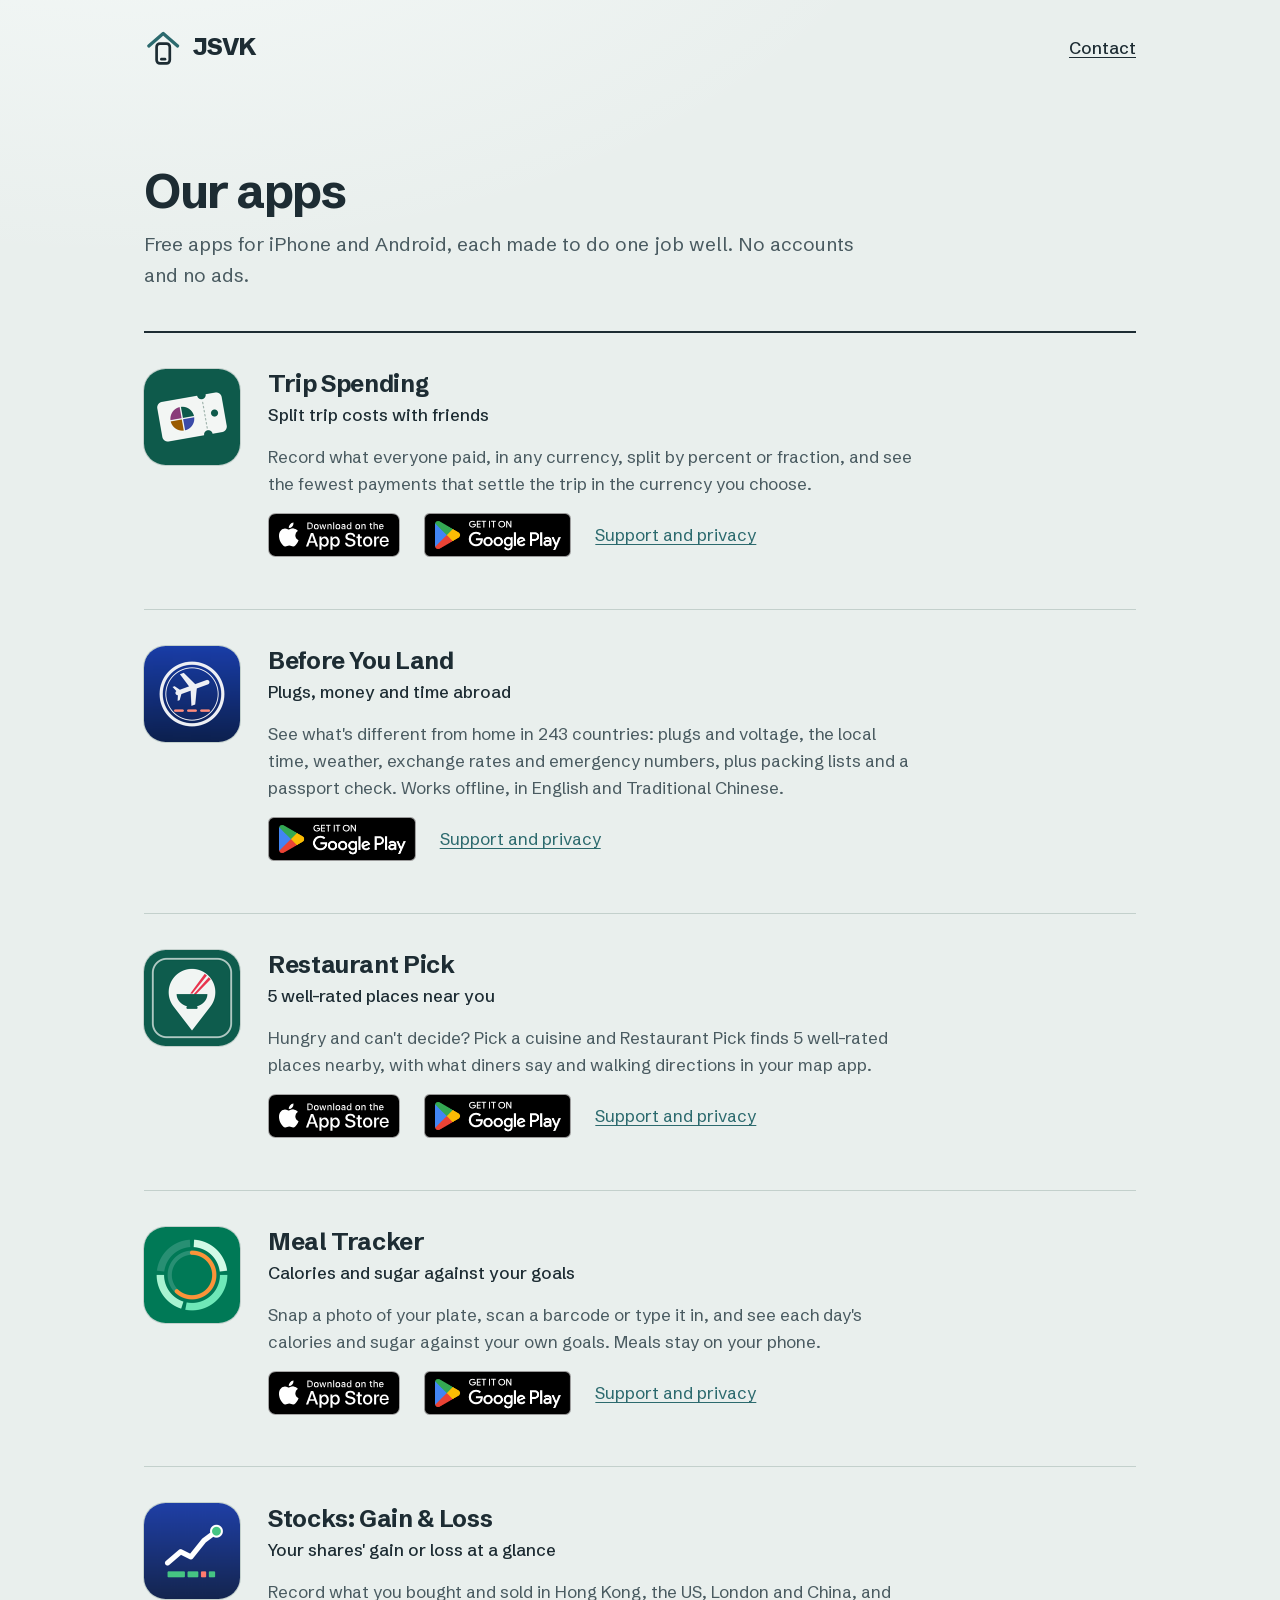
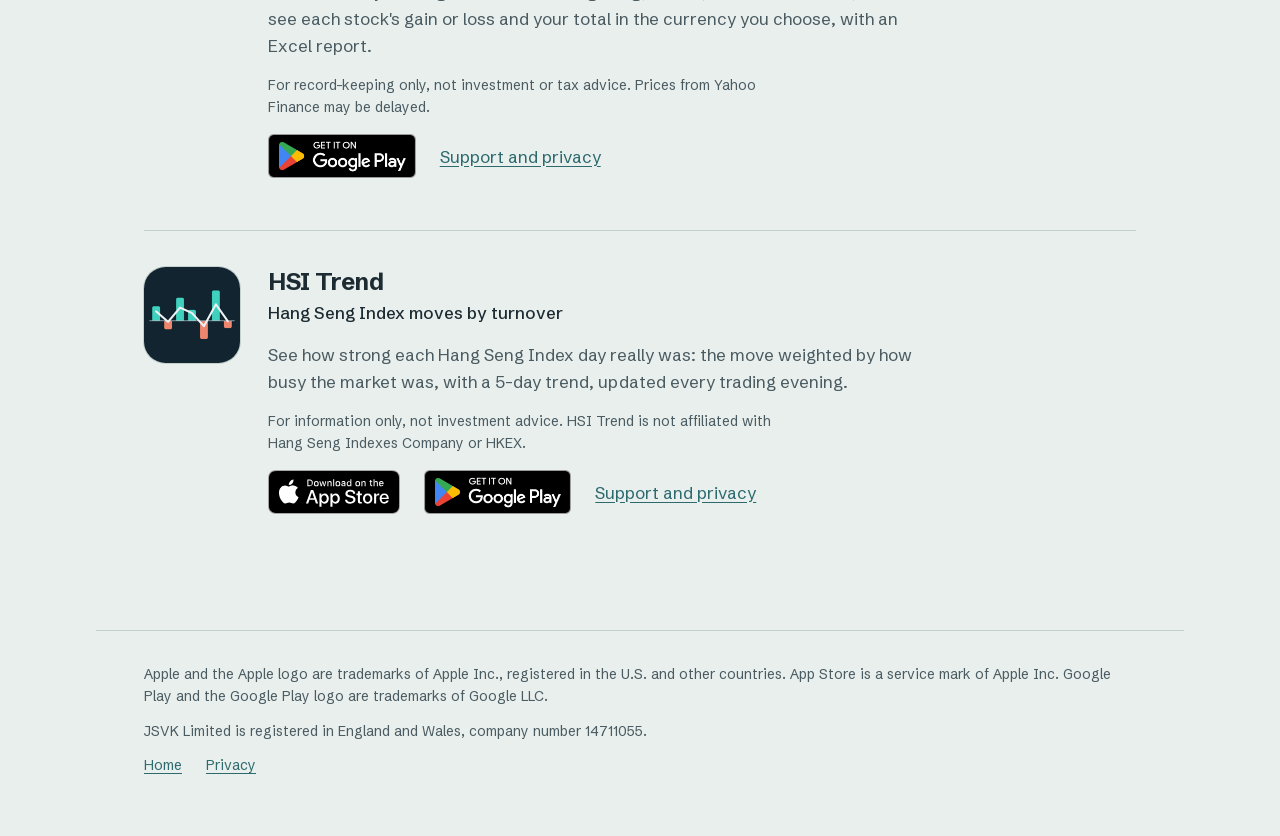
==== apps.html @ 62169222 "Our apps: Google Play badge for Trip Spending Co-Authored-By: Claude Opus 5.5 <noreply@anthropic.com" ====
<!doctype html>
<html lang="en-GB">
<head>
<meta charset="utf-8">
<meta name="viewport" content="width=device-width, initial-scale=1">
<title>Our apps – JSVK Limited</title>
<meta name="description" content="Free apps from JSVK Limited for iPhone and Android: Trip Spending, Before You Land, Restaurant Pick, Meal Tracker, Stocks: Gain &amp; Loss and HSI Trend.">
<link rel="stylesheet" href="style.css?v=1.7.1">
<link rel="icon" href="/favicon.ico" sizes="32x32 48x48">
<link rel="icon" href="/img/icon-192.png" type="image/png" sizes="192x192">
<link rel="apple-touch-icon" href="/apple-touch-icon.png">
</head>
<body>
<header class="top">
  <a class="mark" href="/" aria-label="JSVK Limited, home"><svg class="mark-icon" viewBox="0 0 64 64" aria-hidden="true"><path class="roof" d="M8 30 L32 9 L56 30"/><rect x="21" y="26" width="22" height="33" rx="5.5"/><path d="M29 52 H35"/></svg>JSVK</a>
  <a class="top-link" href="/#contact">Contact</a>
</header>

<main class="page">
  <h1>Our apps</h1>
  <p class="lede">Free apps for iPhone and Android, each made to do one job well. No accounts and no ads.</p>

  <ul class="apps">
    <li class="app">
      <img class="app-icon" src="img/trip-spending.png" alt="" width="96" height="96">
      <div class="app-text">
        <h2>Trip Spending</h2>
        <p class="app-sub">Split trip costs with friends</p>
        <p>Record what everyone paid, in any currency, split by percent or fraction, and see the
          fewest payments that settle the trip in the currency you choose.</p>
        <p class="app-links">
          <a class="badge" href="https://apps.apple.com/gb/app/trip-spending/id6824998553">
            <img src="img/app-store-badge.svg" alt="Download Trip Spending on the App Store" width="120" height="40">
          </a>
          <a class="badge" href="https://play.google.com/store/apps/details?id=com.sycheng.trip_spending">
            <img src="img/google-play-badge.png" alt="Get Trip Spending on Google Play" width="134" height="40">
          </a>
          <a href="https://sycheng0924.github.io/trip-spending-app/">Support and privacy</a>
        </p>
      </div>
    </li>
    <li class="app">
      <img class="app-icon" src="img/before-you-land.png" alt="" width="96" height="96">
      <div class="app-text">
        <h2>Before You Land</h2>
        <p class="app-sub">Plugs, money and time abroad</p>
        <p>See what's different from home in 243 countries: plugs and voltage, the local time,
          weather, exchange rates and emergency numbers, plus packing lists and a passport check.
          Works offline, in English and Traditional Chinese.</p>
        <p class="app-links">
          <a class="badge" href="https://play.google.com/store/apps/details?id=com.sycheng.before_you_land">
            <img src="img/google-play-badge.png" alt="Get Before You Land on Google Play" width="134" height="40">
          </a>
          <a href="https://sycheng0924.github.io/before-you-land-app/">Support and privacy</a>
        </p>
      </div>
    </li>
    <li class="app">
      <img class="app-icon" src="img/restaurant-pick.png" alt="" width="96" height="96">
      <div class="app-text">
        <h2>Restaurant Pick</h2>
        <p class="app-sub">5 well-rated places near you</p>
        <p>Hungry and can't decide? Pick a cuisine and Restaurant Pick finds 5 well-rated places
          nearby, with what diners say and walking directions in your map app.</p>
        <p class="app-links">
          <a class="badge" href="https://apps.apple.com/gb/app/restaurant-pick/id6826595206">
            <img src="img/app-store-badge.svg" alt="Download Restaurant Pick on the App Store" width="120" height="40">
          </a>
          <a class="badge" href="https://play.google.com/store/apps/details?id=com.sycheng.restaurant_pick">
            <img src="img/google-play-badge.png" alt="Get Restaurant Pick on Google Play" width="134" height="40">
          </a>
          <a href="https://sycheng0924.github.io/restaurant-pick-app/">Support and privacy</a>
        </p>
      </div>
    </li>
    <li class="app">
      <img class="app-icon" src="img/meal-tracker.png" alt="" width="96" height="96">
      <div class="app-text">
        <h2>Meal Tracker</h2>
        <p class="app-sub">Calories and sugar against your goals</p>
        <p>Snap a photo of your plate, scan a barcode or type it in, and see each day's calories
          and sugar against your own goals. Meals stay on your phone.</p>
        <p class="app-links">
          <a class="badge" href="https://apps.apple.com/gb/app/meal-tracker-calories-sugar/id6825691026">
            <img src="img/app-store-badge.svg" alt="Download Meal Tracker on the App Store" width="120" height="40">
          </a>
          <a class="badge" href="https://play.google.com/store/apps/details?id=com.sycheng.meal_tracker">
            <img src="img/google-play-badge.png" alt="Get Meal Tracker on Google Play" width="134" height="40">
          </a>
          <a href="https://sycheng0924.github.io/meal-tracker-app/">Support and privacy</a>
        </p>
      </div>
    </li>
    <li class="app">
      <img class="app-icon" src="img/stock-profile.png" alt="" width="96" height="96">
      <div class="app-text">
        <h2>Stocks: Gain &amp; Loss</h2>
        <p class="app-sub">Your shares' gain or loss at a glance</p>
        <p>Record what you bought and sold in Hong Kong, the US, London and China, and see each
          stock's gain or loss and your total in the currency you choose, with an Excel report.</p>
        <p class="app-fine">For record-keeping only, not investment or tax advice. Prices from Yahoo
          Finance may be delayed.</p>
        <p class="app-links">
          <a class="badge" href="https://play.google.com/store/apps/details?id=com.sycheng.stock_profile">
            <img src="img/google-play-badge.png" alt="Get Stocks: Gain &amp; Loss on Google Play" width="134" height="40">
          </a>
          <a href="https://sycheng0924.github.io/stock-profile-app/">Support and privacy</a>
        </p>
      </div>
    </li>
    <li class="app">
      <img class="app-icon" src="img/hsi-trend.png" alt="" width="96" height="96">
      <div class="app-text">
        <h2>HSI Trend</h2>
        <p class="app-sub">Hang Seng Index moves by turnover</p>
        <p>See how strong each Hang Seng Index day really was: the move weighted by how busy the
          market was, with a 5-day trend, updated every trading evening.</p>
        <p class="app-fine">For information only, not investment advice. HSI Trend is not affiliated
          with Hang Seng Indexes Company or HKEX.</p>
        <p class="app-links">
          <a class="badge" href="https://apps.apple.com/gb/app/hsi-trend/id6826272056">
            <img src="img/app-store-badge.svg" alt="Download HSI Trend on the App Store" width="120" height="40">
          </a>
          <a class="badge" href="https://play.google.com/store/apps/details?id=com.sycheng.hsi_trend">
            <img src="img/google-play-badge.png" alt="Get HSI Trend on Google Play" width="134" height="40">
          </a>
          <a href="https://sycheng0924.github.io/hsi-trend-app/">Support and privacy</a>
        </p>
      </div>
    </li>
  </ul>

</main>

<footer class="legal">
  <p>Apple and the Apple logo are trademarks of Apple Inc., registered in the U.S. and other countries.
    App Store is a service mark of Apple Inc. Google Play and the Google Play logo are trademarks of Google LLC.</p>
  <p>JSVK Limited is registered in England and Wales, company number 14711055.</p>
  <p><a href="/">Home</a> <a href="privacy.html">Privacy</a></p>
</footer>
</body>
</html>
---- style.css ----
@font-face {
  font-family: "Schibsted Grotesk";
  src: url("fonts/SchibstedGrotesk.woff2") format("woff2");
  font-weight: 400 800;
  font-display: swap;
}

:root {
  --bg: #e9efed;
  --ink: #1d2c33;
  --muted: #4a5b61;
  --sea: #2c6a6e;
  --rule: #c3d0cc;
  --panel: #f5f8f7;
  --glow: #f7fbfa;
  color-scheme: light dark;
}

@media (prefers-color-scheme: dark) {
  :root {
    --bg: #0d2a33;
    --ink: #eef6f4;
    --muted: #b4cdca;
    --sea: #6fd6c8;
    --rule: #2b4d56;
    --panel: #133944;
    --glow: #1f5f6e;
  }
}

* { box-sizing: border-box; }

html { -webkit-text-size-adjust: 100%; }

body {
  margin: 0;
  /* The page brightens towards the top left, behind the headline. */
  background:
    radial-gradient(75rem 45rem at 10% -10%, var(--glow) 0%, transparent 70%) no-repeat,
    var(--bg);
  color: var(--ink);
  font: 400 1.0625rem/1.6 "Schibsted Grotesk", system-ui, sans-serif;
}

a { color: var(--sea); text-underline-offset: 0.18em; }
a:focus-visible { outline: 3px solid var(--sea); outline-offset: 3px; border-radius: 2px; }

.top, main, .legal {
  max-width: 68rem;
  margin: 0 auto;
  padding-inline: clamp(1rem, 5vw, 3rem);
}

.top {
  display: flex;
  justify-content: space-between;
  align-items: center;
  padding-block: 1.5rem;
}

.mark {
  display: inline-flex;
  align-items: center;
  gap: 0.65rem;
  font-weight: 800;
  font-size: 1.5rem;
  letter-spacing: -0.04em;
  color: var(--ink);
  text-decoration: none;
}

/* The logo: a roof over a phone, for the two halves of the business. Colours follow the theme tokens. */
.mark-icon { width: 2.4rem; height: 2.4rem; flex: none; fill: none; stroke: var(--ink); stroke-width: 4.5;
  stroke-linecap: round; stroke-linejoin: round; }
.mark-icon .roof { stroke: var(--sea); stroke-width: 5.5; }

.top-link { color: var(--ink); font-weight: 500; padding: 0.6rem 0; }

/* The gap under the top bar; inner pages use the same (see .page). */
.intro { padding-block: clamp(2rem, 7vw, 4.5rem) clamp(1.5rem, 4vw, 2.5rem); }

h1 {
  margin: 0;
  max-width: 24ch;
  font-size: clamp(1.8rem, 4.4vw, 3.3rem);
  line-height: 1.06;
  font-weight: 700;
  letter-spacing: -0.03em;
  text-wrap: balance;
}

/* The two lines of business sit side by side as equal halves. */
.work {
  display: grid;
  grid-template-columns: 1fr 1fr;
  border-top: 2px solid var(--ink);
}

.line { padding: 2.25rem 2.5rem 2.75rem 0; }
.line + .line { padding: 2.25rem 0 2.75rem 2.5rem; border-left: 1px solid var(--rule); }

.icon {
  width: 2rem;
  height: 2rem;
  fill: none;
  stroke: var(--sea);
  stroke-width: 1.6;
  stroke-linejoin: round;
  stroke-linecap: round;
}

h2 {
  margin: 1rem 0 0.75rem;
  font-size: 1.5rem;
  line-height: 1.2;
  font-weight: 700;
  letter-spacing: -0.015em;
}

.line p { margin: 0 0 0.9rem; max-width: 34em; color: var(--muted); }

.contact {
  margin-block: 2rem 4rem;
  padding: 2rem clamp(1.25rem, 4vw, 2.5rem);
  background: var(--panel);
  border-radius: 6px;
}
.contact h2 { margin-top: 0; }
.contact p { margin: 0; font-size: 1.2rem; }
.contact a { font-weight: 600; }

.legal {
  padding-block: 2rem 3rem;
  border-top: 1px solid var(--rule);
  font-size: 0.875rem;
  color: var(--muted);
}
.legal p { margin: 0 0 0.75rem; }

/* Home: the software line ends in a link to the apps page: the apps' own icons, with the label below. */
.apps-link {
  display: inline-flex;
  flex-direction: column;
  align-items: flex-start;
  gap: 0.6rem;
  margin-top: 0.4rem;
  padding: 0.35rem 0;
  font-weight: 600;
}
.apps-icons { display: inline-flex; gap: 0.5rem; }
.apps-icons img {
  width: 2.75rem;
  height: 2.75rem;
  transition: transform 160ms ease-out;
}
.apps-link:hover .apps-icons img { transform: translateY(-2px); }

/* App icons keep Apple's rounded-square shape; a hairline keeps dark icons visible on the dark theme. */
.apps-icons img, .app-icon { border-radius: 22.5%; box-shadow: 0 0 0 1px var(--rule); }

/* Apps page: one row per app under the same heavy rule as the home page. */
.lede { color: var(--muted); font-size: 1.2rem; margin: 0.75rem 0 2.5rem; }

.apps { list-style: none; margin: 0; padding: 0; border-top: 2px solid var(--ink); }

.app {
  display: grid;
  grid-template-columns: 6rem 1fr;
  gap: 1.75rem;
  padding-block: 2.25rem;
}
.app + .app { border-top: 1px solid var(--rule); }

.app-icon { width: 6rem; height: 6rem; }

.page .app h2 { margin: 0.1rem 0 0.15rem; font-size: 1.5rem; }
.app p { margin: 0 0 0.9rem; color: var(--muted); }
.app .app-sub { color: var(--ink); font-weight: 500; }
.app .app-fine { font-size: 0.875rem; }

.app-links {
  display: flex;
  flex-wrap: wrap;
  align-items: center;
  gap: 0.75rem 1.5rem;
  margin: 1.25rem 0 0;
}
.badge { display: inline-block; line-height: 0; }
.badge img { height: 2.75rem; width: auto; }
.app-links a:not(.badge) { padding-block: 0.6rem; }

.note { color: var(--muted); margin-top: 0.5rem; }

/* Places to stay: a wide view of the town between the intro and the flats. */
/* Full page width, cropped to a low strip so the flats stay close to the top. */
.view { margin: 0 0 2.5rem; }
.view img {
  display: block;
  width: 100%;
  height: auto;
  aspect-ratio: 5 / 2;
  object-fit: cover;
  object-position: 50% 55%;
  border-radius: 6px;
  background: var(--panel);
}
.view figcaption { margin-top: 0.6rem; font-size: 0.875rem; color: var(--muted); }

/* Places to stay: the apps page's rows without an icon column. */
.stay { padding-block: 2.25rem; }
.stay + .stay { border-top: 1px solid var(--rule); }
.page .stay h2 { margin: 0 0 0.15rem; font-size: 1.5rem; }
.stay p { margin: 0 0 0.9rem; color: var(--muted); }
.stay .app-sub { color: var(--ink); font-weight: 500; }
.book { font-weight: 600; padding-block: 0.6rem; display: inline-block; }
.book::after { content: " \2192"; }

.legal a + a { margin-left: 1.25rem; }

@media (prefers-reduced-motion: reduce) {
  .apps-icons img { transition: none; }
}

.page h1 { font-size: clamp(2rem, 5vw, 3rem); }
.page h2 { font-size: 1.2rem; margin-top: 2rem; }
.page p { max-width: 38em; }
.page { padding-block: clamp(2rem, 7vw, 4.5rem) 4rem; }

@media (max-width: 720px) {
  .work { grid-template-columns: 1fr; }
  .line, .line + .line { padding: 2rem 0; border-left: 0; }
  .line + .line { border-top: 1px solid var(--rule); }
  .app { grid-template-columns: 4rem 1fr; gap: 1.1rem; }
  .app-icon { width: 4rem; height: 4rem; }
}
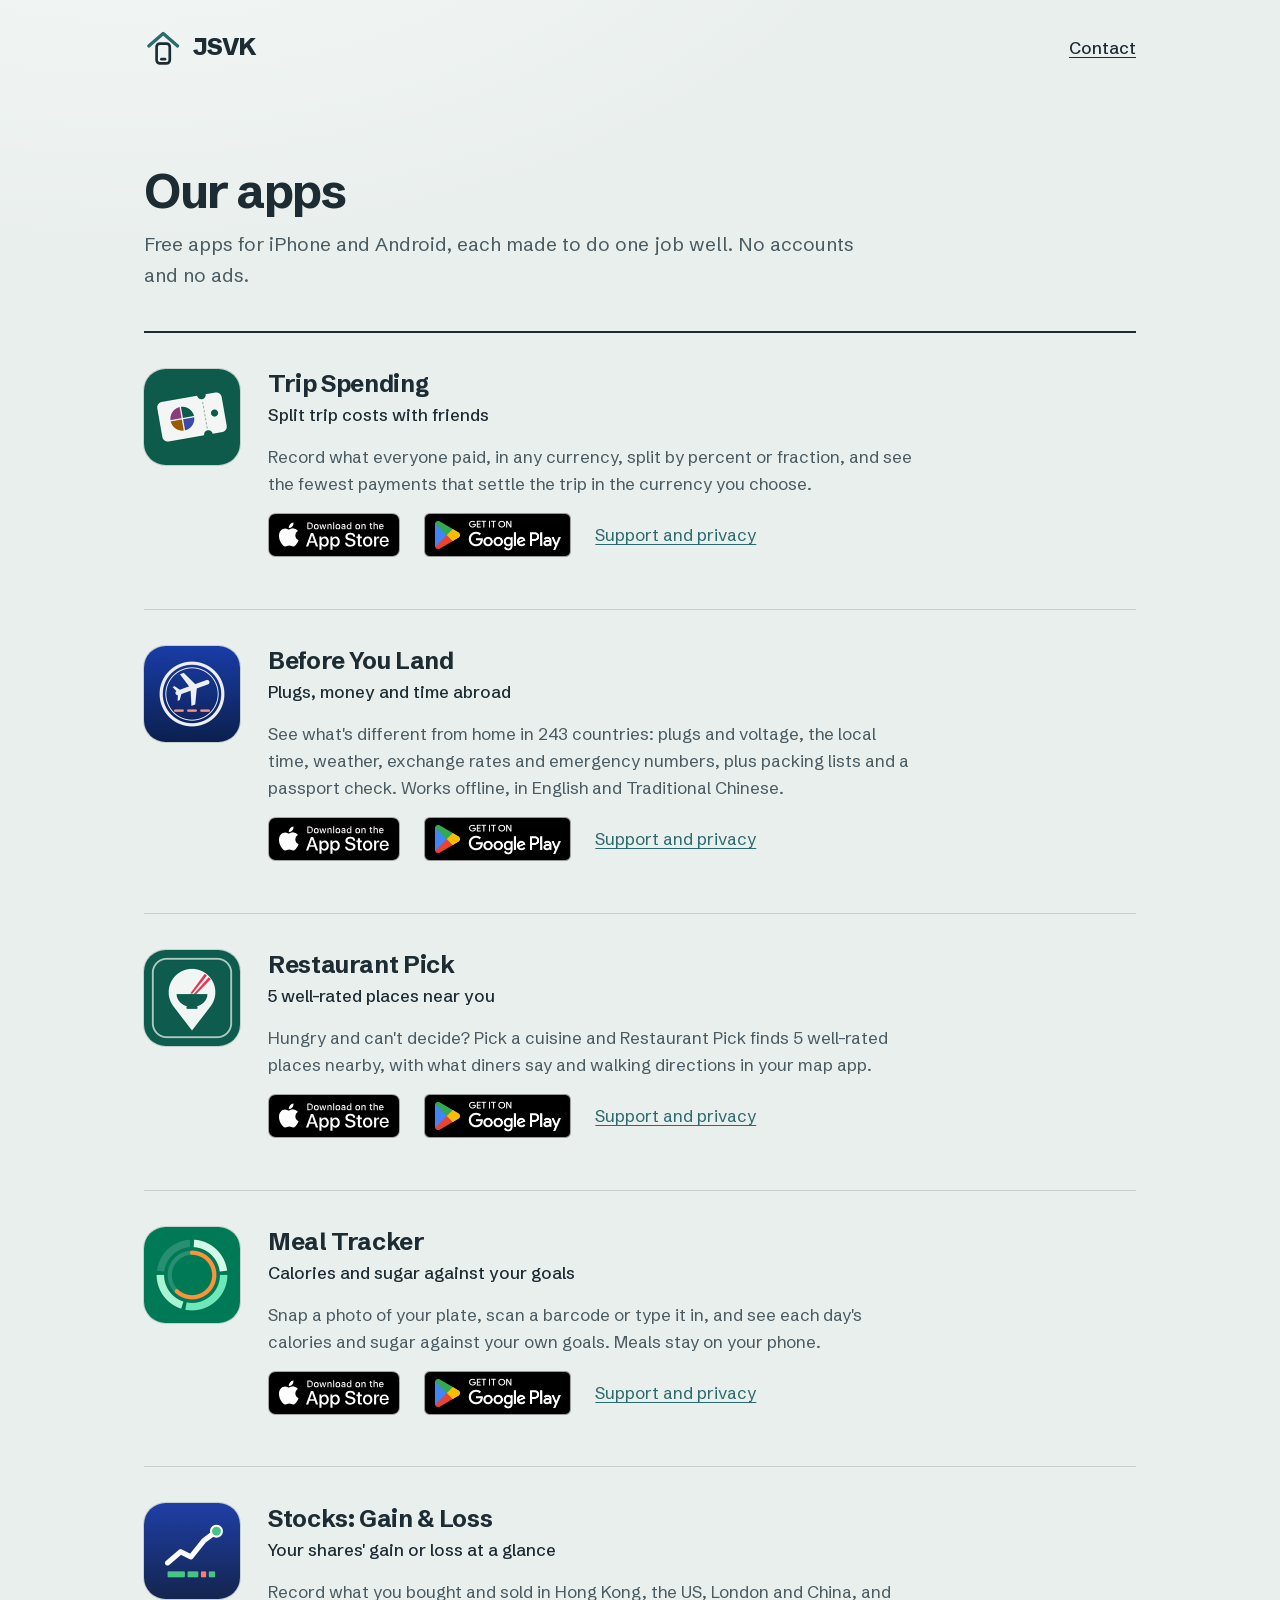
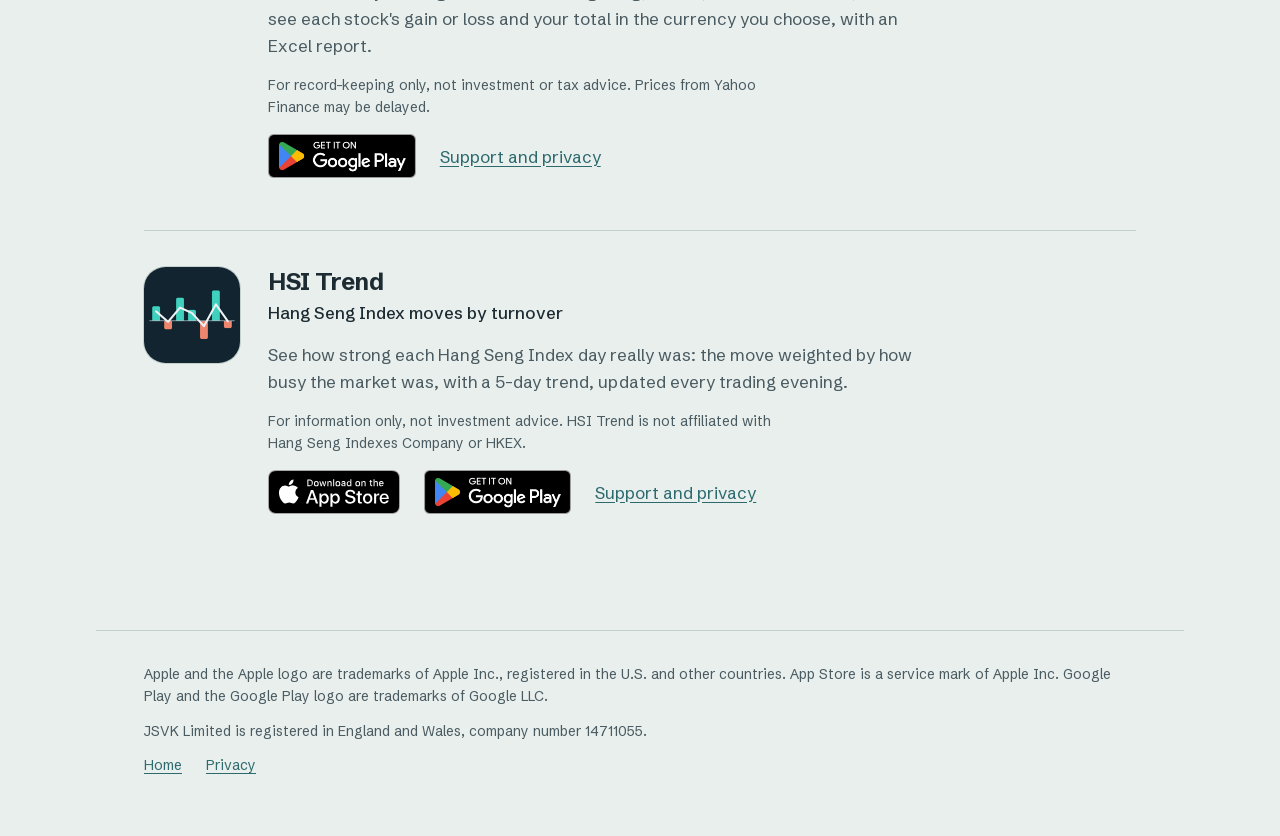
==== commit 8af2b278: "Our apps: App Store badge for Before You Land Co-Authored-By: Claude Opus 5.5 <noreply@anthropic.com" ====
--- a/apps.html
+++ b/apps.html
@@ -48,6 +48,9 @@
           weather, exchange rates and emergency numbers, plus packing lists and a passport check.
           Works offline, in English and Traditional Chinese.</p>
         <p class="app-links">
+          <a class="badge" href="https://apps.apple.com/gb/app/before-you-land/id6833529422">
+            <img src="img/app-store-badge.svg" alt="Download Before You Land on the App Store" width="120" height="40">
+          </a>
           <a class="badge" href="https://play.google.com/store/apps/details?id=com.sycheng.before_you_land">
             <img src="img/google-play-badge.png" alt="Get Before You Land on Google Play" width="134" height="40">
           </a>
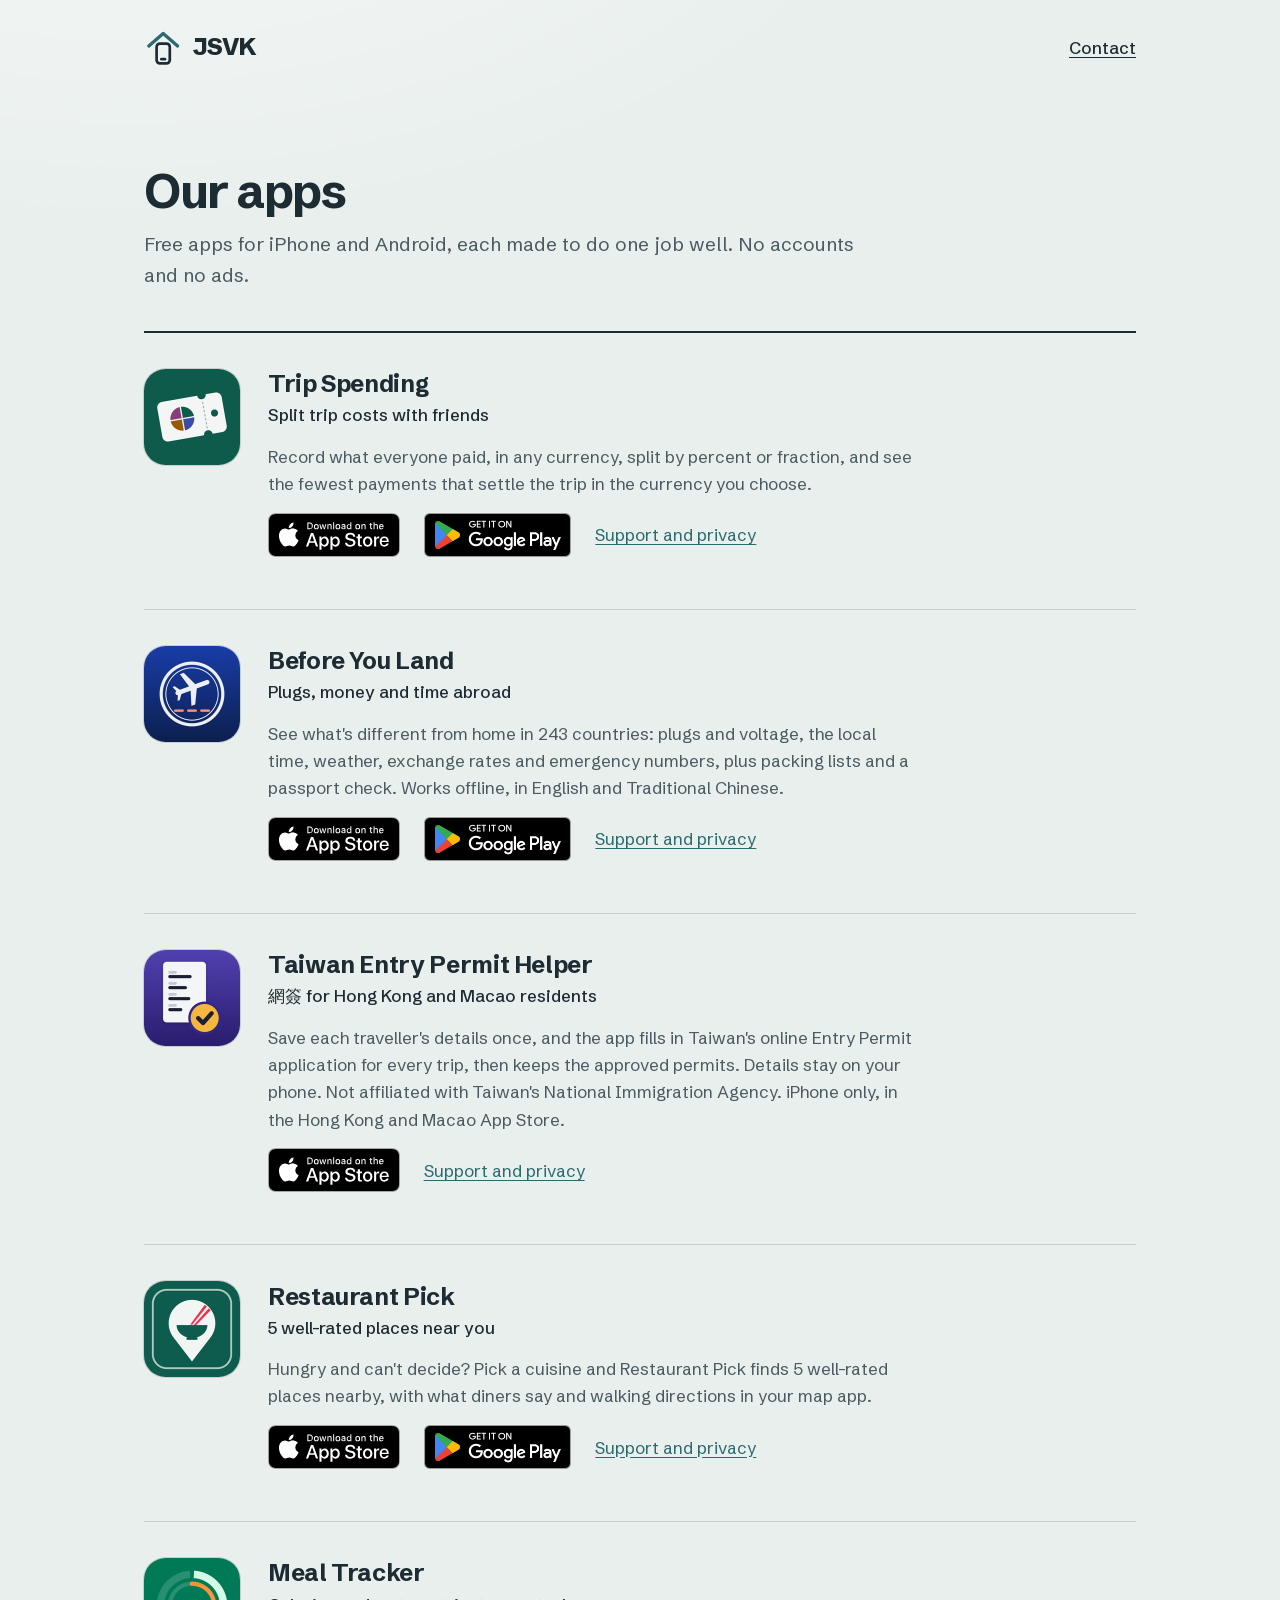
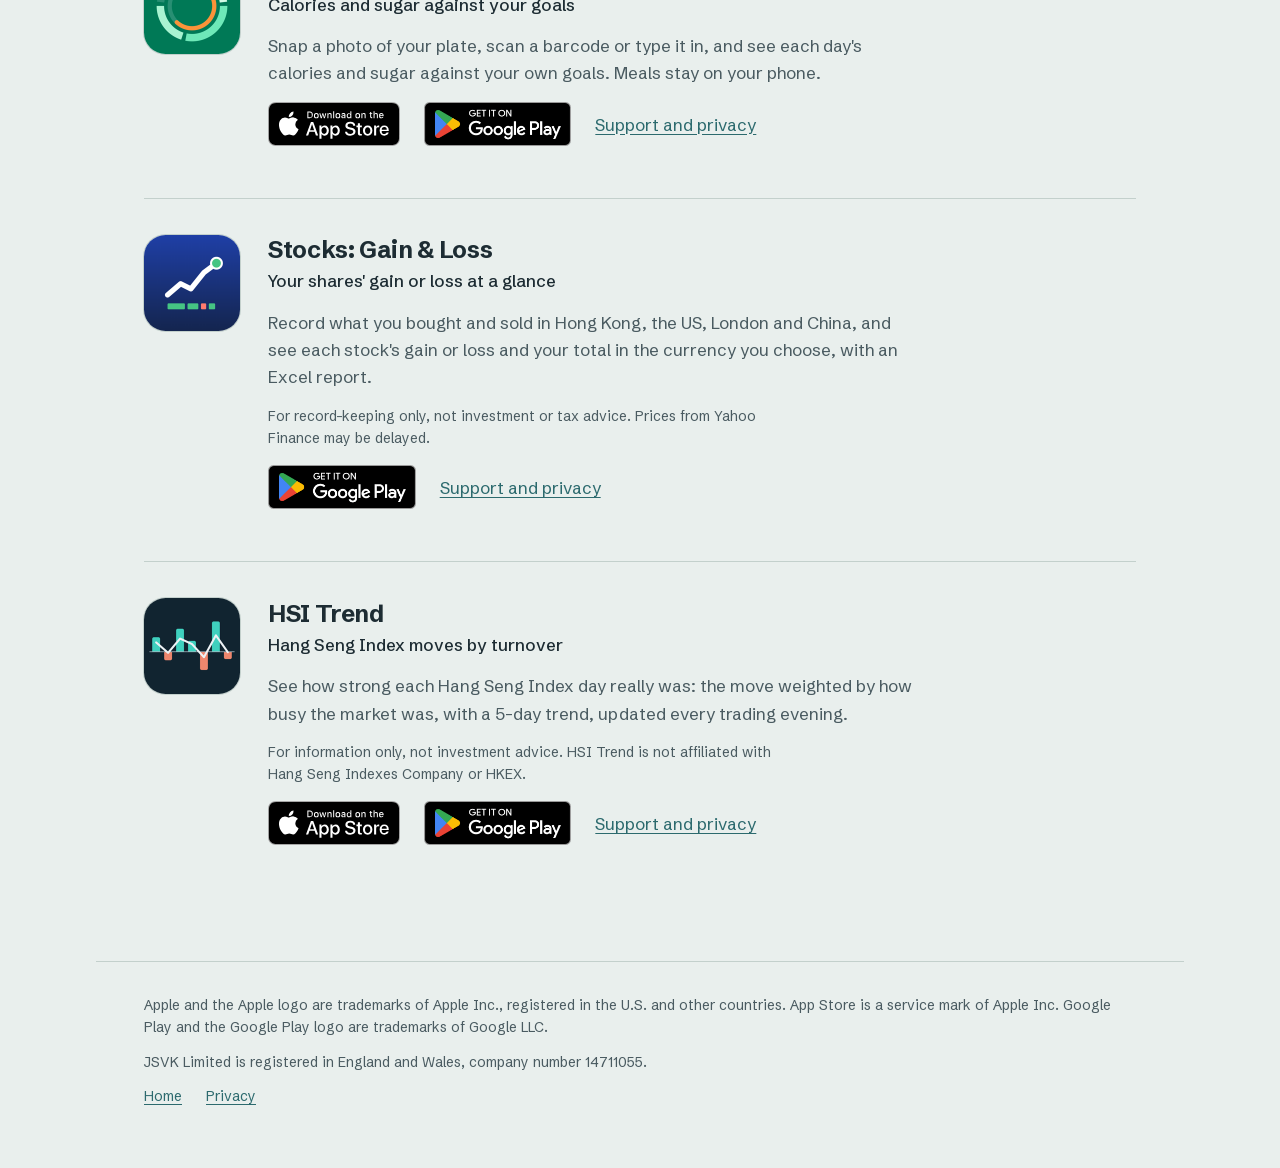
==== commit 0da0b4e0: "Our apps and home: add Taiwan Entry Permit Helper after Before You Land Co-Authored-By: Claude Opus " ====
--- a/apps.html
+++ b/apps.html
@@ -4,8 +4,8 @@
 <meta charset="utf-8">
 <meta name="viewport" content="width=device-width, initial-scale=1">
 <title>Our apps – JSVK Limited</title>
-<meta name="description" content="Free apps from JSVK Limited for iPhone and Android: Trip Spending, Before You Land, Restaurant Pick, Meal Tracker, Stocks: Gain &amp; Loss and HSI Trend.">
-<link rel="stylesheet" href="style.css?v=1.7.1">
+<meta name="description" content="Free apps from JSVK Limited for iPhone and Android: Trip Spending, Before You Land, Taiwan Entry Permit Helper, Restaurant Pick, Meal Tracker, Stocks: Gain &amp; Loss and HSI Trend.">
+<link rel="stylesheet" href="style.css?v=1.10.0">
 <link rel="icon" href="/favicon.ico" sizes="32x32 48x48">
 <link rel="icon" href="/img/icon-192.png" type="image/png" sizes="192x192">
 <link rel="apple-touch-icon" href="/apple-touch-icon.png">
@@ -55,6 +55,23 @@
             <img src="img/google-play-badge.png" alt="Get Before You Land on Google Play" width="134" height="40">
           </a>
           <a href="https://sycheng0924.github.io/before-you-land-app/">Support and privacy</a>
+        </p>
+      </div>
+    </li>
+    <li class="app">
+      <img class="app-icon" src="img/tw-entry-permit.png" alt="" width="96" height="96">
+      <div class="app-text">
+        <h2>Taiwan Entry Permit Helper</h2>
+        <p class="app-sub"><span lang="zh-Hant">網簽</span> for Hong Kong and Macao residents</p>
+        <p>Save each traveller's details once, and the app fills in Taiwan's online Entry Permit
+          application for every trip, then keeps the approved permits. Details stay on your phone.
+          Not affiliated with Taiwan's National Immigration Agency. iPhone only, in the Hong Kong
+          and Macao App Store.</p>
+        <p class="app-links">
+          <a class="badge" href="https://apps.apple.com/hk/app/taiwan-entry-permit-helper/id6834705615">
+            <img src="img/app-store-badge.svg" alt="Download Taiwan Entry Permit Helper on the App Store" width="120" height="40">
+          </a>
+          <a href="https://sycheng0924.github.io/tw-entry-permit-app/">Support and privacy</a>
         </p>
       </div>
     </li>
--- a/style.css
+++ b/style.css
@@ -147,13 +147,18 @@
   padding: 0.35rem 0;
   font-weight: 600;
 }
-.apps-icons { display: inline-flex; gap: 0.5rem; }
+.apps-icons { display: inline-flex; flex-wrap: wrap; gap: 0.5rem; }
 .apps-icons img {
   width: 2.75rem;
   height: 2.75rem;
   transition: transform 160ms ease-out;
 }
 .apps-link:hover .apps-icons img { transform: translateY(-2px); }
+/* Seven icons fit one row on a 360 px phone. */
+@media (max-width: 400px) {
+  .apps-icons { gap: 0.375rem; }
+  .apps-icons img { width: 2.5rem; height: 2.5rem; }
+}
 
 /* App icons keep Apple's rounded-square shape; a hairline keeps dark icons visible on the dark theme. */
 .apps-icons img, .app-icon { border-radius: 22.5%; box-shadow: 0 0 0 1px var(--rule); }
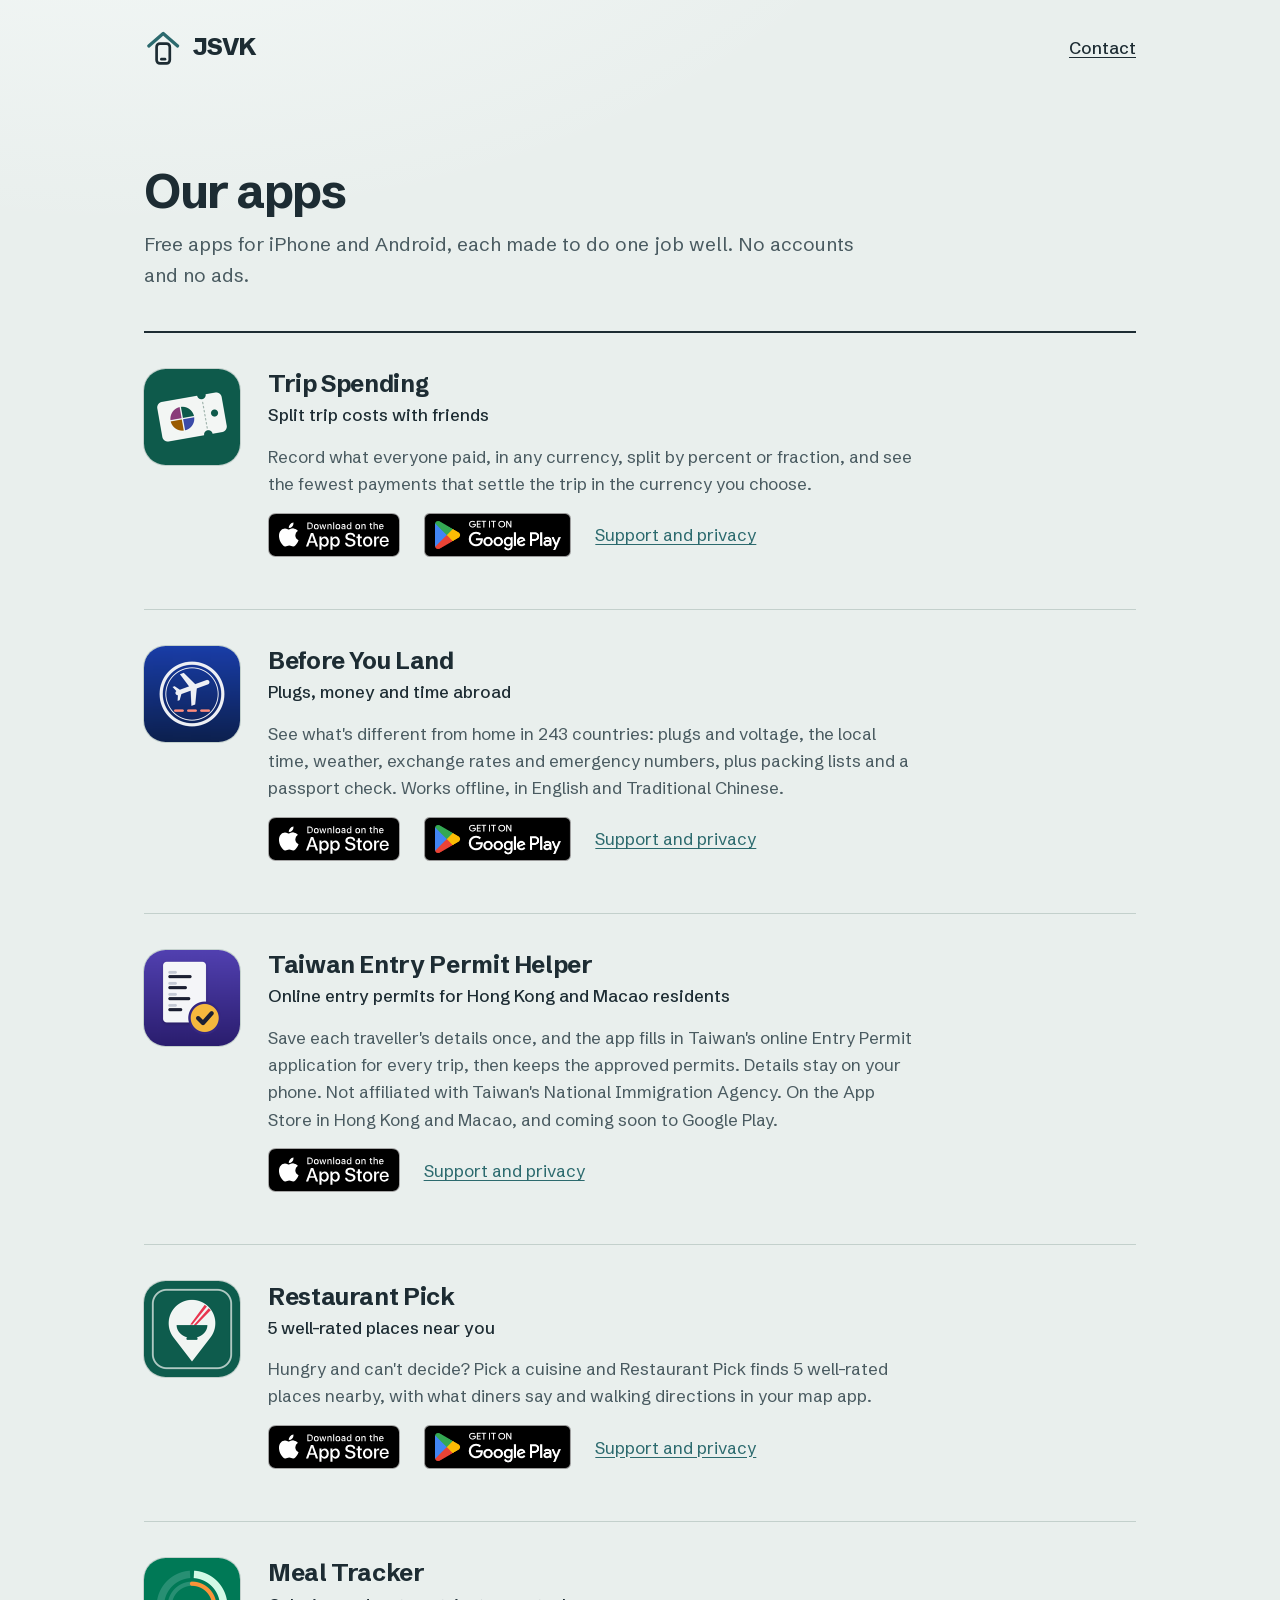
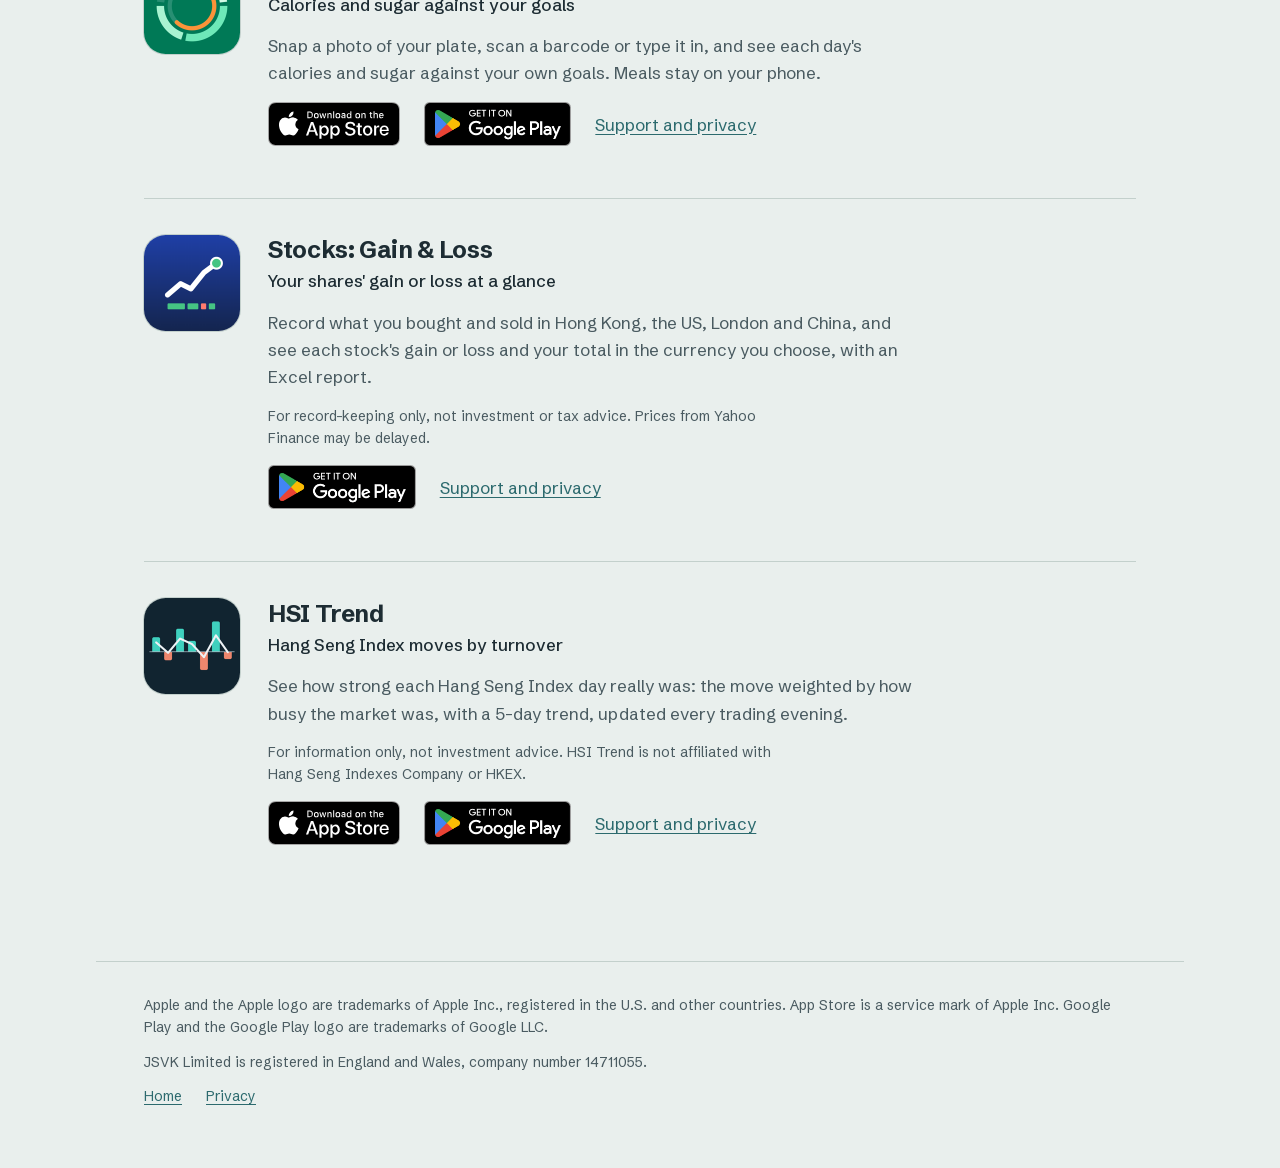
==== commit cf4c0d4b: "Our apps: Taiwan Entry Permit Helper subtitle in English, Google Play coming soon Co-Authored-By: Cl" ====
--- a/apps.html
+++ b/apps.html
@@ -62,11 +62,11 @@
       <img class="app-icon" src="img/tw-entry-permit.png" alt="" width="96" height="96">
       <div class="app-text">
         <h2>Taiwan Entry Permit Helper</h2>
-        <p class="app-sub"><span lang="zh-Hant">網簽</span> for Hong Kong and Macao residents</p>
+        <p class="app-sub">Online entry permits for Hong Kong and Macao residents</p>
         <p>Save each traveller's details once, and the app fills in Taiwan's online Entry Permit
           application for every trip, then keeps the approved permits. Details stay on your phone.
-          Not affiliated with Taiwan's National Immigration Agency. iPhone only, in the Hong Kong
-          and Macao App Store.</p>
+          Not affiliated with Taiwan's National Immigration Agency. On the App Store in Hong Kong
+          and Macao, and coming soon to Google Play.</p>
         <p class="app-links">
           <a class="badge" href="https://apps.apple.com/hk/app/taiwan-entry-permit-helper/id6834705615">
             <img src="img/app-store-badge.svg" alt="Download Taiwan Entry Permit Helper on the App Store" width="120" height="40">
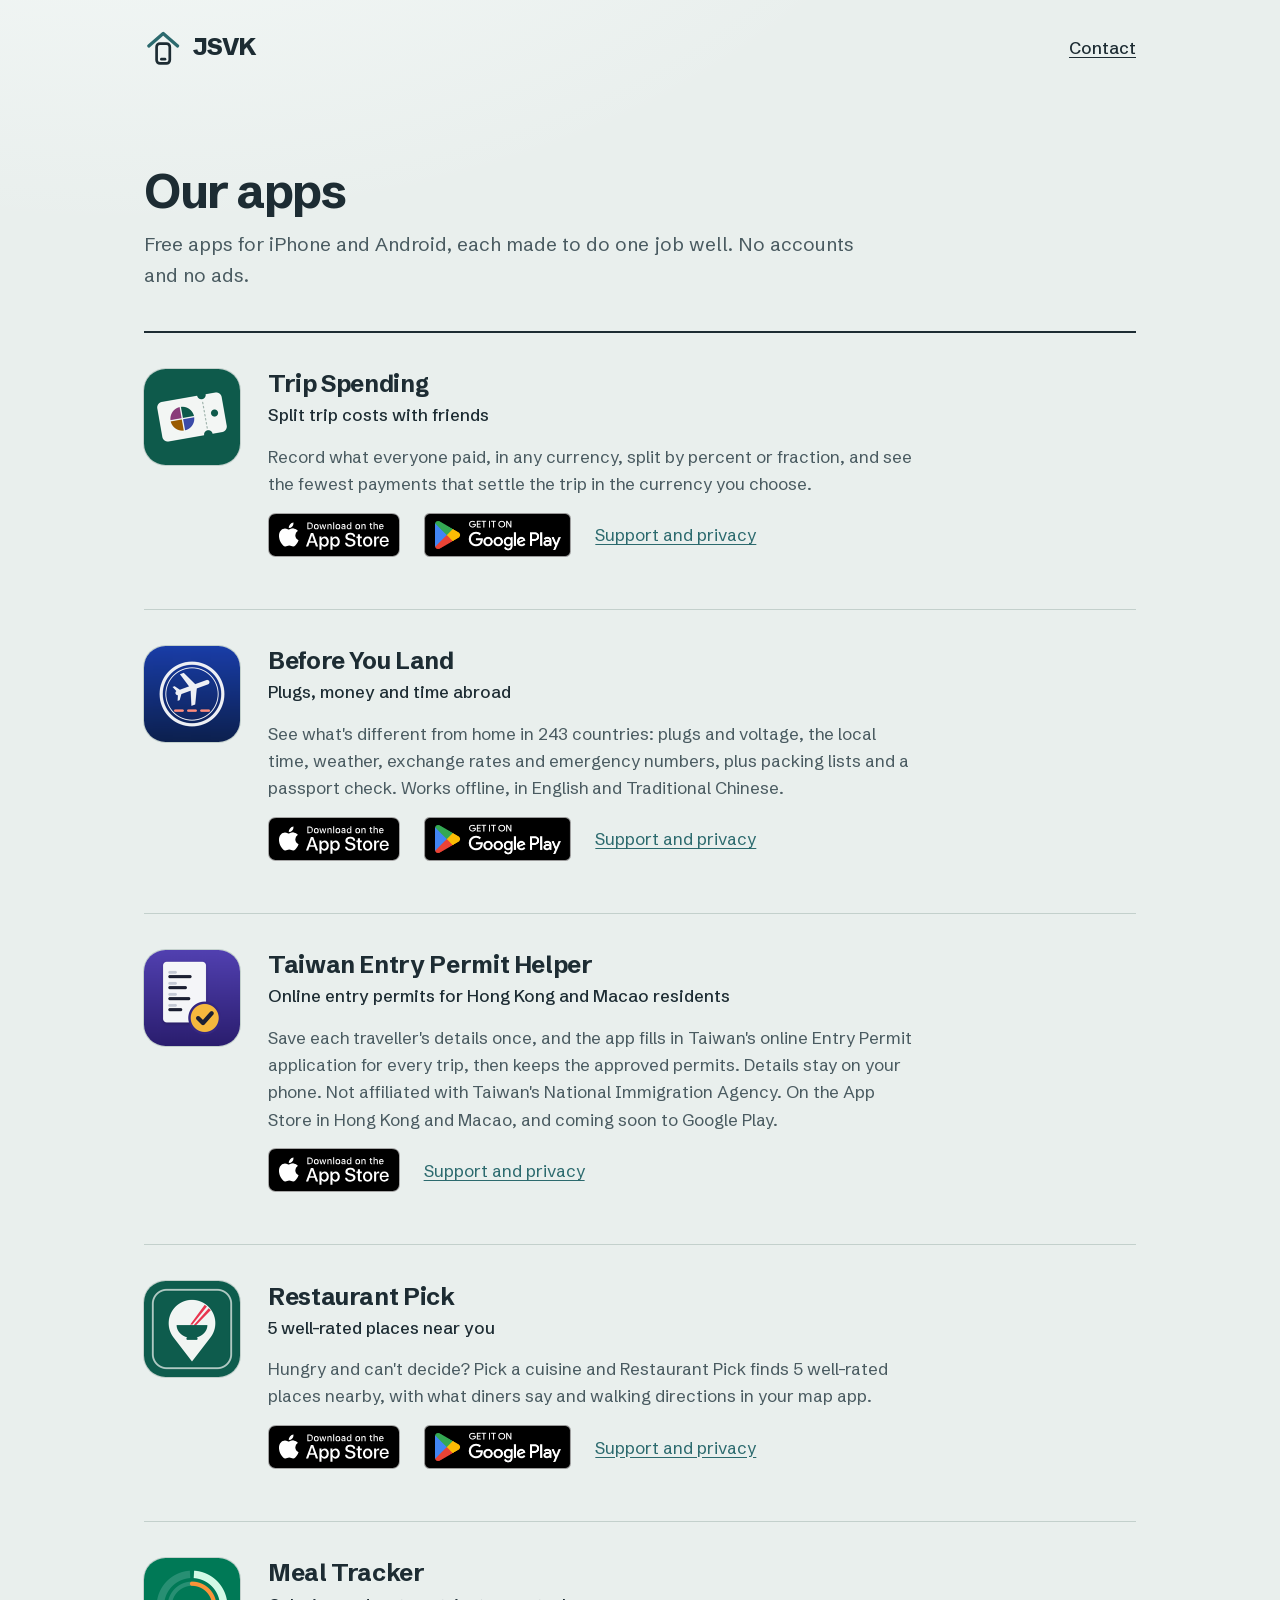
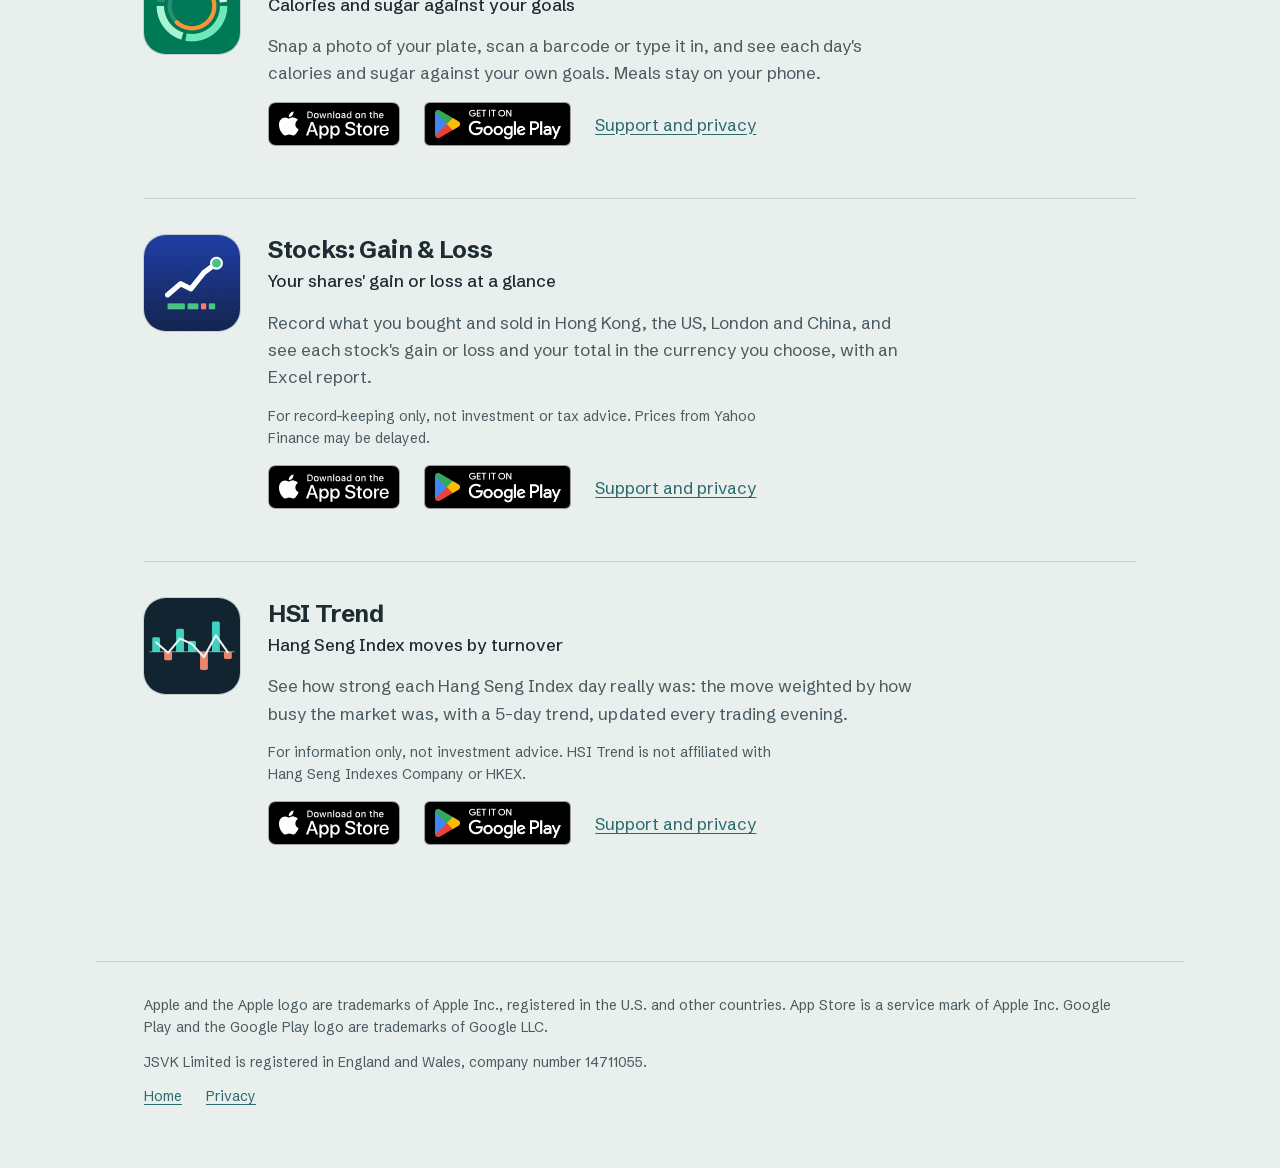
==== commit 7bc1c01c: "Our apps: the Stocks: Gain & Loss App Store badge itself Co-Authored-By: Claude Opus 5.5 <noreply@an" ====
--- a/apps.html
+++ b/apps.html
@@ -121,6 +121,9 @@
         <p class="app-fine">For record-keeping only, not investment or tax advice. Prices from Yahoo
           Finance may be delayed.</p>
         <p class="app-links">
+          <a class="badge" href="https://apps.apple.com/gb/app/stocks-gain-loss/id6831482336">
+            <img src="img/app-store-badge.svg" alt="Download Stocks: Gain &amp; Loss on the App Store" width="120" height="40">
+          </a>
           <a class="badge" href="https://play.google.com/store/apps/details?id=com.sycheng.stock_profile">
             <img src="img/google-play-badge.png" alt="Get Stocks: Gain &amp; Loss on Google Play" width="134" height="40">
           </a>
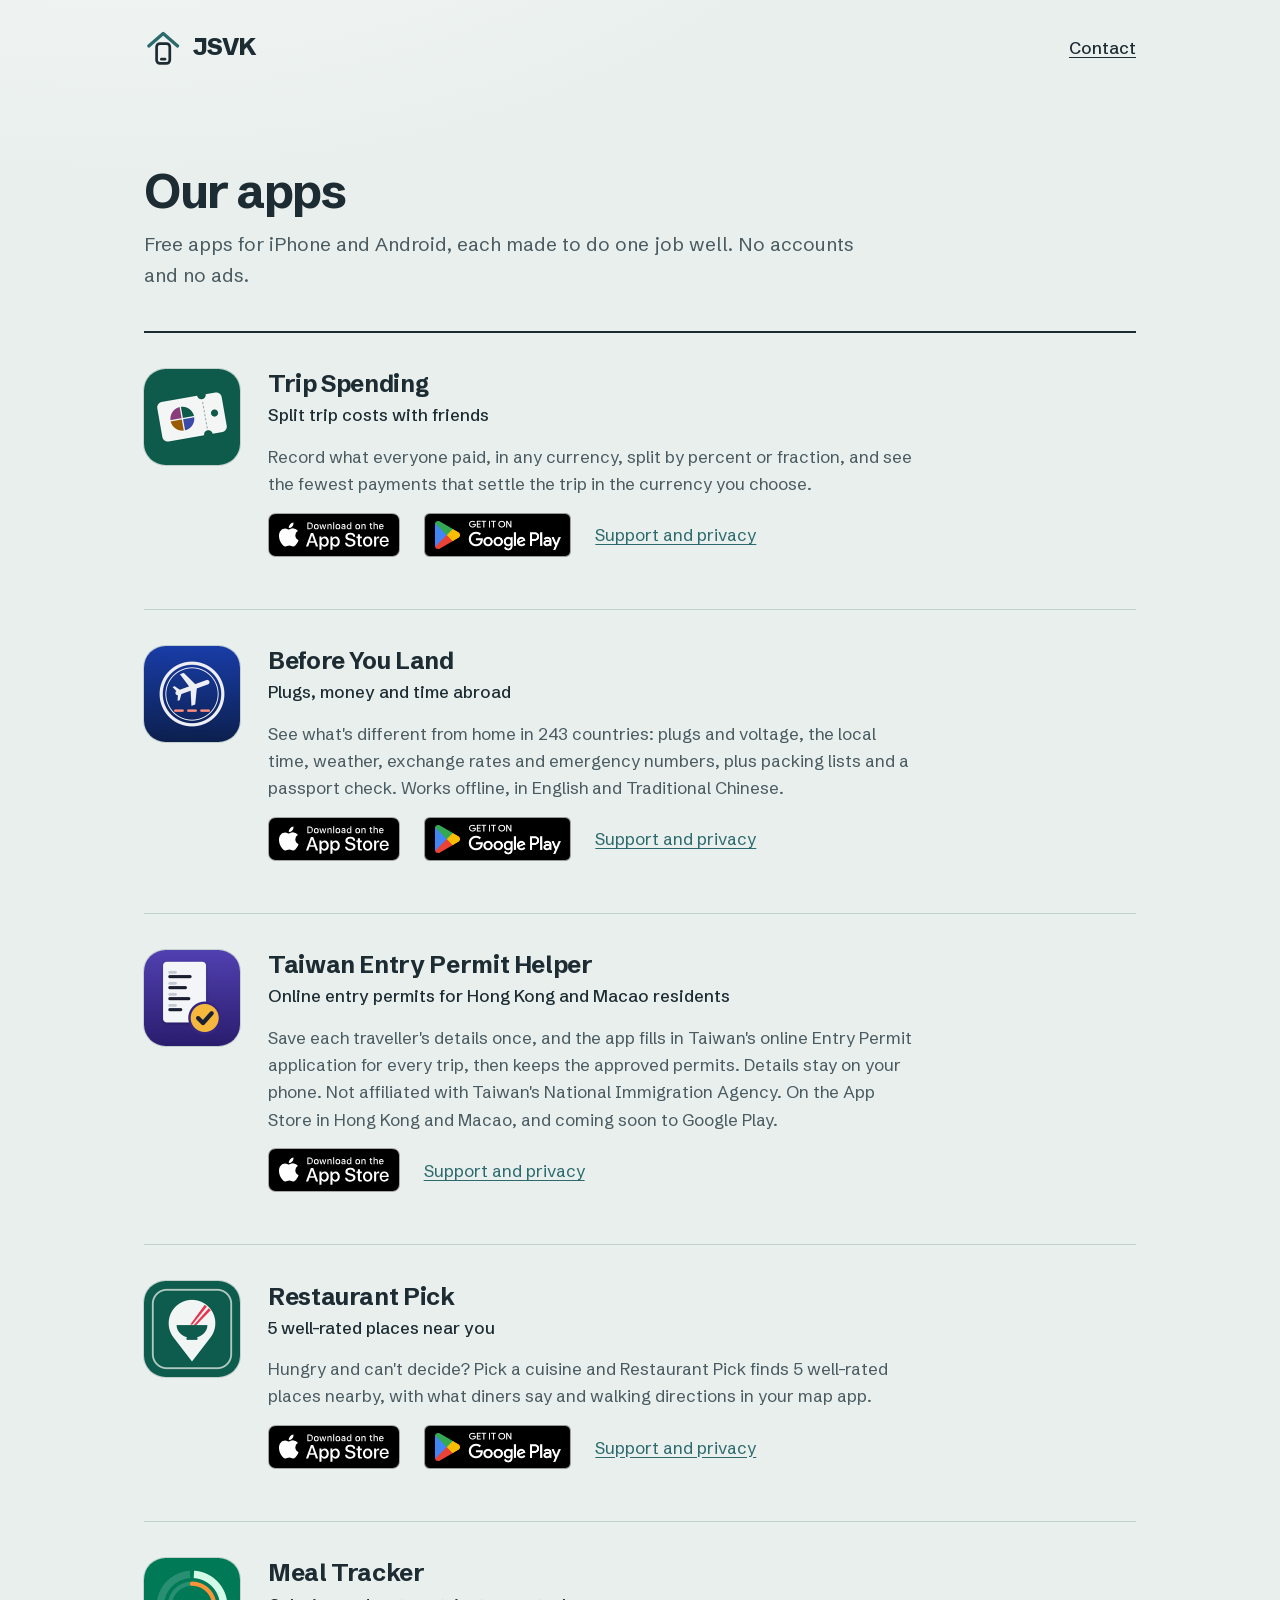
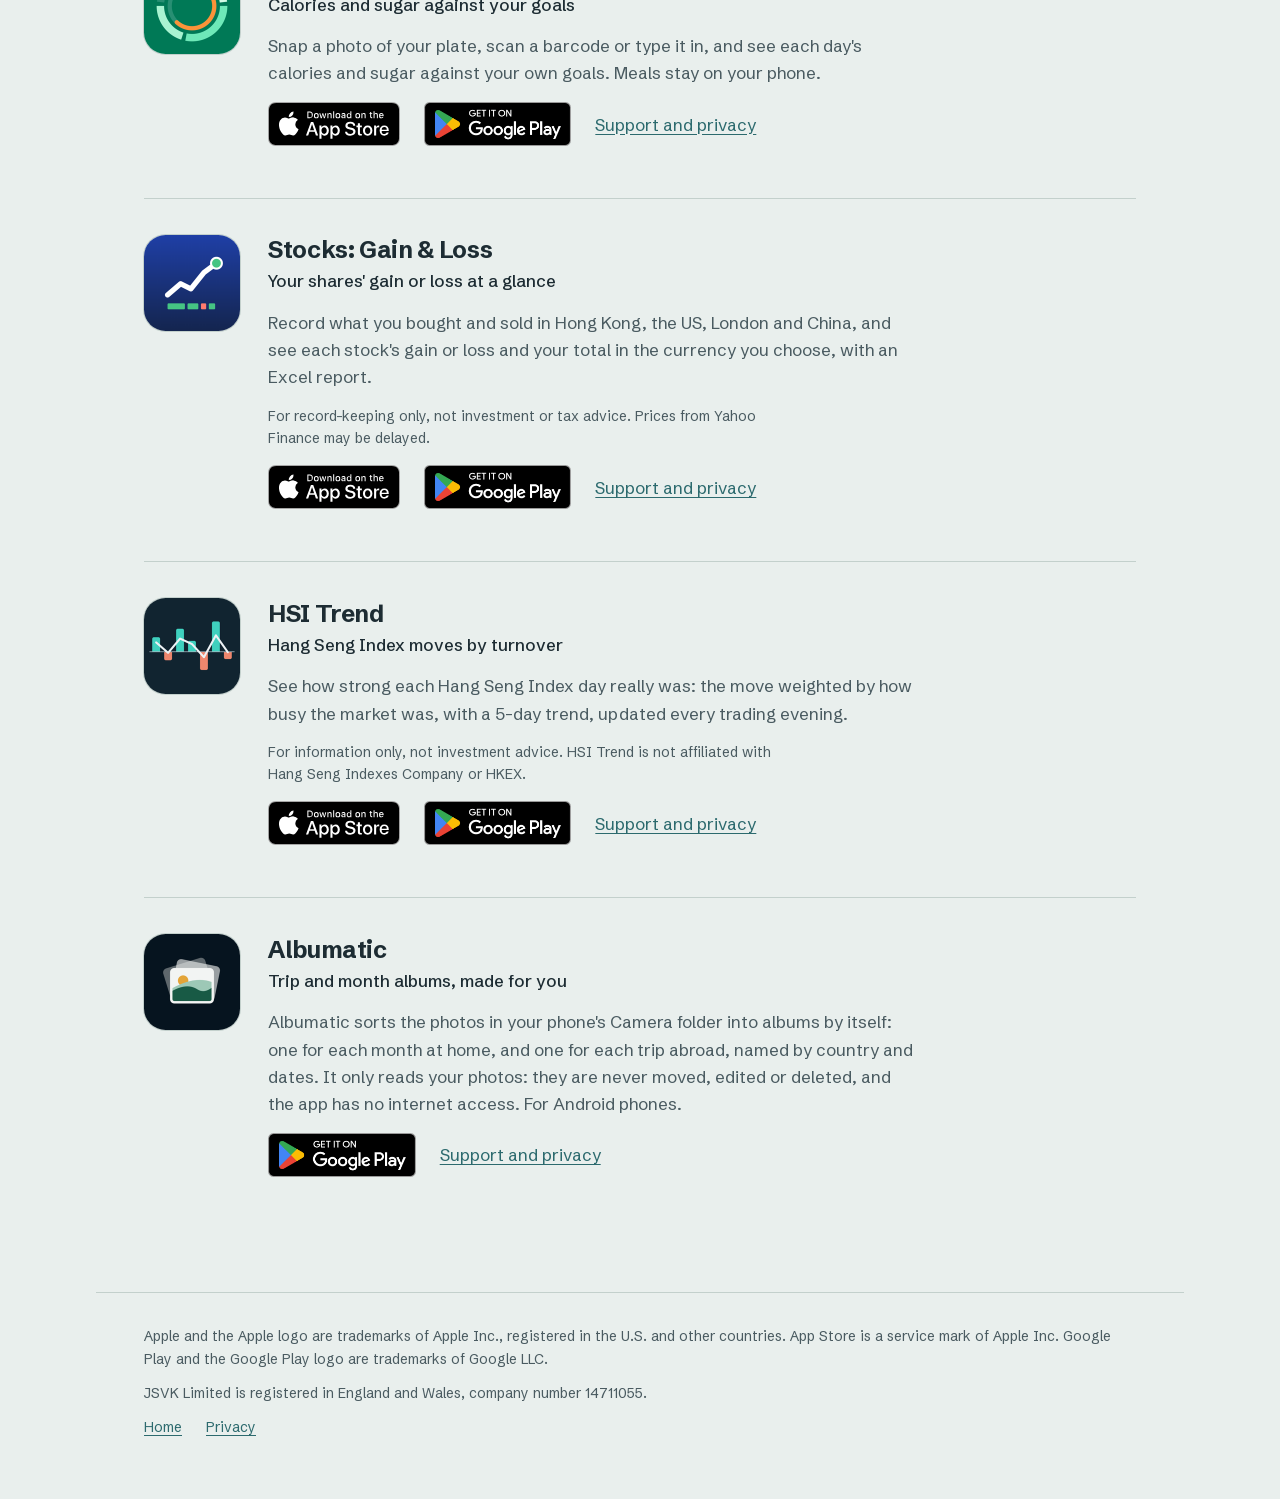
==== commit d9f71e40: "Albumatic on the home page and Our apps; icon row fits eight on a phone Co-Authored-By: Claude Opus " ====
--- a/apps.html
+++ b/apps.html
@@ -4,8 +4,8 @@
 <meta charset="utf-8">
 <meta name="viewport" content="width=device-width, initial-scale=1">
 <title>Our apps – JSVK Limited</title>
-<meta name="description" content="Free apps from JSVK Limited for iPhone and Android: Trip Spending, Before You Land, Taiwan Entry Permit Helper, Restaurant Pick, Meal Tracker, Stocks: Gain &amp; Loss and HSI Trend.">
-<link rel="stylesheet" href="style.css?v=1.10.0">
+<meta name="description" content="Free apps from JSVK Limited for iPhone and Android: Trip Spending, Before You Land, Taiwan Entry Permit Helper, Restaurant Pick, Meal Tracker, Stocks: Gain &amp; Loss, HSI Trend and Albumatic.">
+<link rel="stylesheet" href="style.css?v=1.11.0">
 <link rel="icon" href="/favicon.ico" sizes="32x32 48x48">
 <link rel="icon" href="/img/icon-192.png" type="image/png" sizes="192x192">
 <link rel="apple-touch-icon" href="/apple-touch-icon.png">
@@ -151,6 +151,23 @@
         </p>
       </div>
     </li>
+    <li class="app">
+      <img class="app-icon" src="img/albumatic.png" alt="" width="96" height="96">
+      <div class="app-text">
+        <h2>Albumatic</h2>
+        <p class="app-sub">Trip and month albums, made for you</p>
+        <p>Albumatic sorts the photos in your phone's Camera folder into albums by itself: one for
+          each month at home, and one for each trip abroad, named by country and dates. It only
+          reads your photos: they are never moved, edited or deleted, and the app has no internet
+          access. For Android phones.</p>
+        <p class="app-links">
+          <a class="badge" href="https://play.google.com/store/apps/details?id=com.sycheng.albumatic">
+            <img src="img/google-play-badge.png" alt="Get Albumatic on Google Play" width="134" height="40">
+          </a>
+          <a href="https://sycheng0924.github.io/albumatic-app/">Support and privacy</a>
+        </p>
+      </div>
+    </li>
   </ul>
 
 </main>
--- a/style.css
+++ b/style.css
@@ -147,17 +147,23 @@
   padding: 0.35rem 0;
   font-weight: 600;
 }
-.apps-icons { display: inline-flex; flex-wrap: wrap; gap: 0.5rem; }
+/* One row whatever the number of apps: each icon is at most 2.75rem and shrinks evenly when the
+   row is wider than the screen (eight icons on a 320-360 px phone), instead of wrapping. */
+.apps-icons {
+  display: grid;
+  grid-auto-flow: column;
+  grid-auto-columns: minmax(0, 2.75rem);
+  gap: 0.5rem;
+}
 .apps-icons img {
-  width: 2.75rem;
-  height: 2.75rem;
+  width: 100%;
+  height: auto;
+  aspect-ratio: 1;
   transition: transform 160ms ease-out;
 }
 .apps-link:hover .apps-icons img { transform: translateY(-2px); }
-/* Seven icons fit one row on a 360 px phone. */
 @media (max-width: 400px) {
   .apps-icons { gap: 0.375rem; }
-  .apps-icons img { width: 2.5rem; height: 2.5rem; }
 }
 
 /* App icons keep Apple's rounded-square shape; a hairline keeps dark icons visible on the dark theme. */
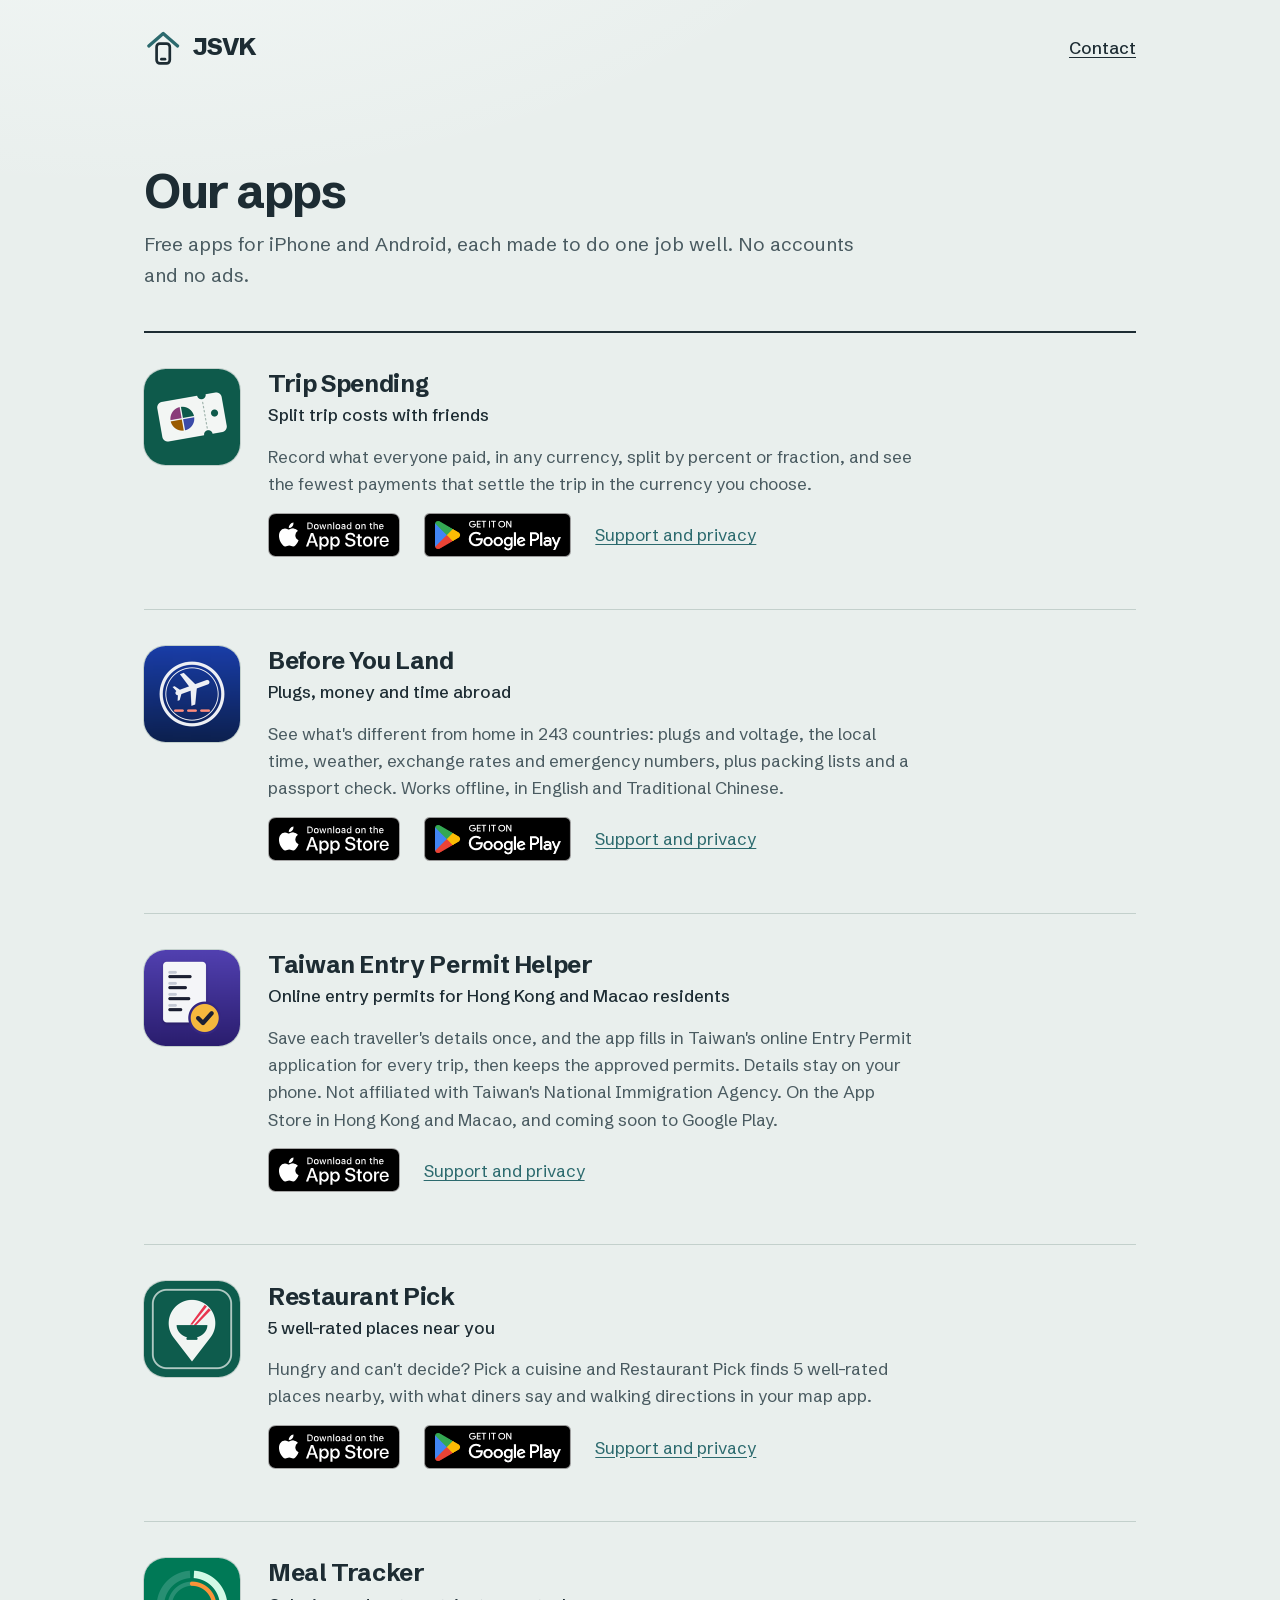
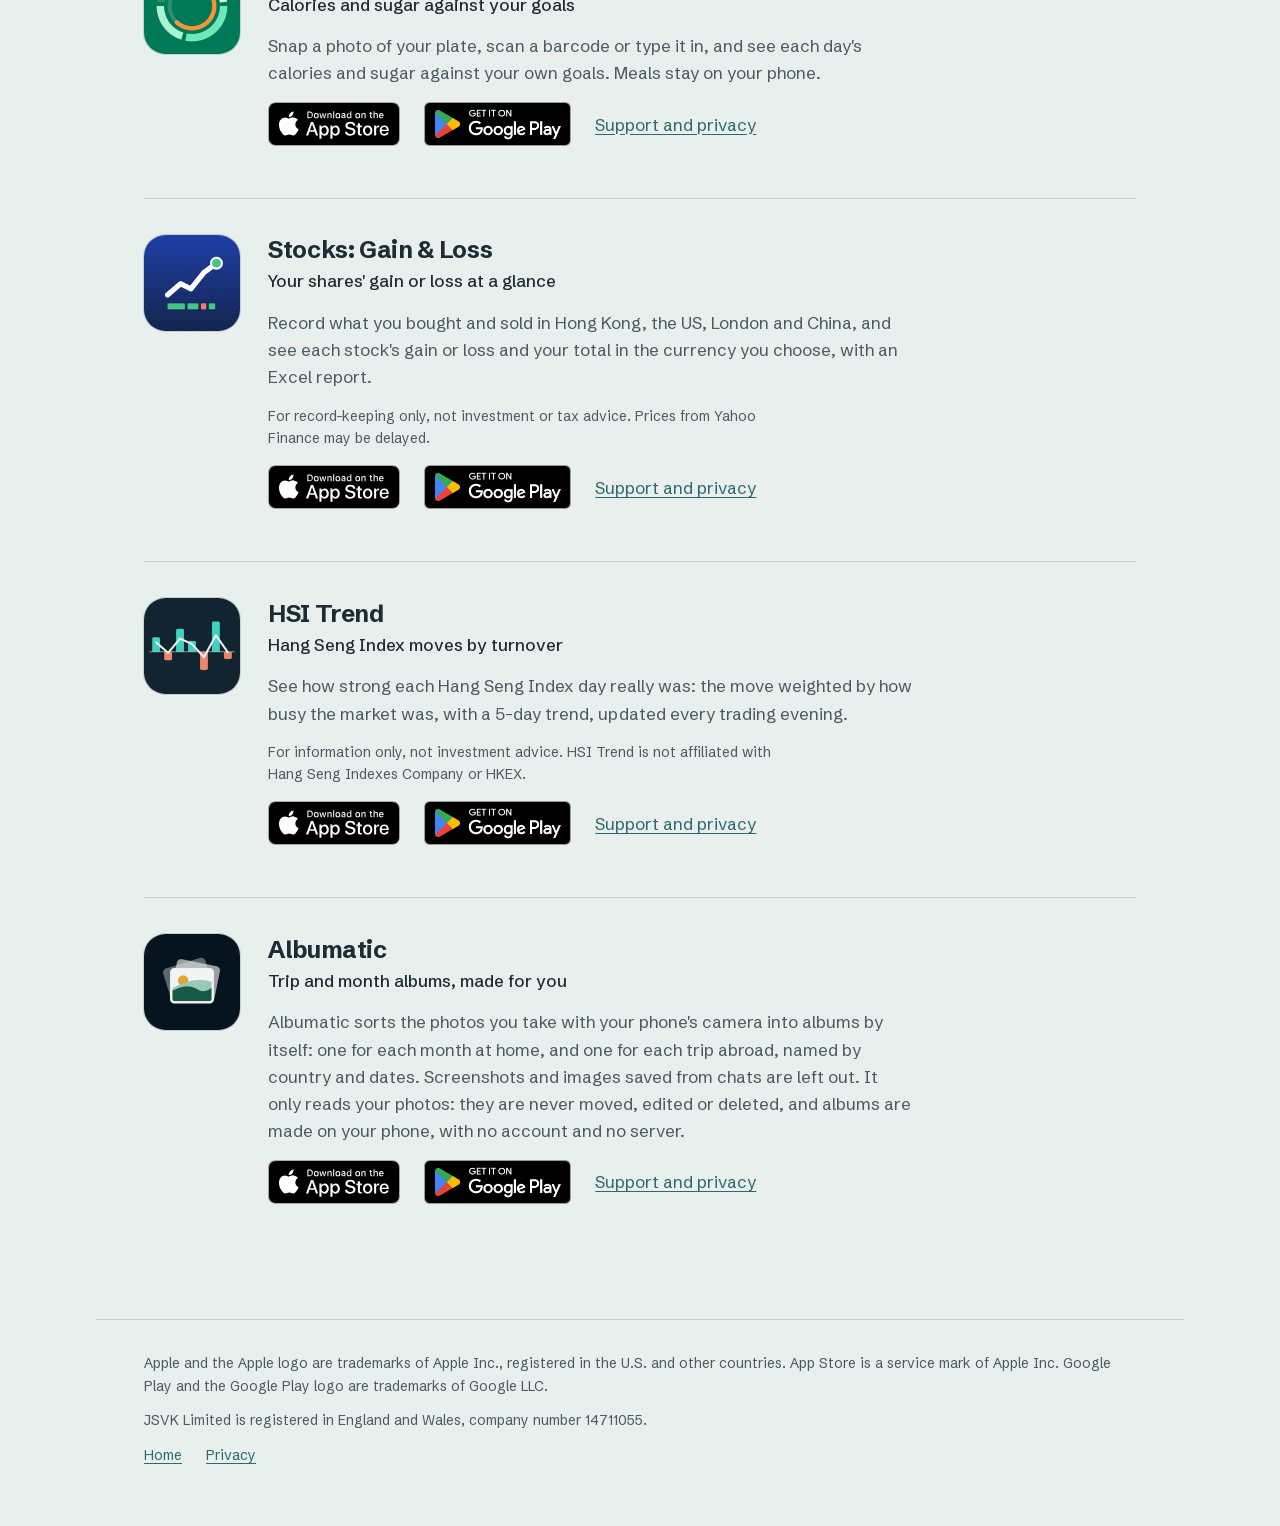
==== commit 8bbb1f87: "Our apps: Albumatic App Store badge; description fits iPhone and Android Co-Authored-By: Claude Opus" ====
--- a/apps.html
+++ b/apps.html
@@ -156,11 +156,15 @@
       <div class="app-text">
         <h2>Albumatic</h2>
         <p class="app-sub">Trip and month albums, made for you</p>
-        <p>Albumatic sorts the photos in your phone's Camera folder into albums by itself: one for
-          each month at home, and one for each trip abroad, named by country and dates. It only
-          reads your photos: they are never moved, edited or deleted, and the app has no internet
-          access. For Android phones.</p>
+        <p>Albumatic sorts the photos you take with your phone's camera into albums by itself: one
+          for each month at home, and one for each trip abroad, named by country and dates.
+          Screenshots and images saved from chats are left out. It only reads your photos: they are
+          never moved, edited or deleted, and albums are made on your phone, with no account and no
+          server.</p>
         <p class="app-links">
+          <a class="badge" href="https://apps.apple.com/gb/app/albumatic-trip-photo-albums/id6835508235">
+            <img src="img/app-store-badge.svg" alt="Download Albumatic on the App Store" width="120" height="40">
+          </a>
           <a class="badge" href="https://play.google.com/store/apps/details?id=com.sycheng.albumatic">
             <img src="img/google-play-badge.png" alt="Get Albumatic on Google Play" width="134" height="40">
           </a>
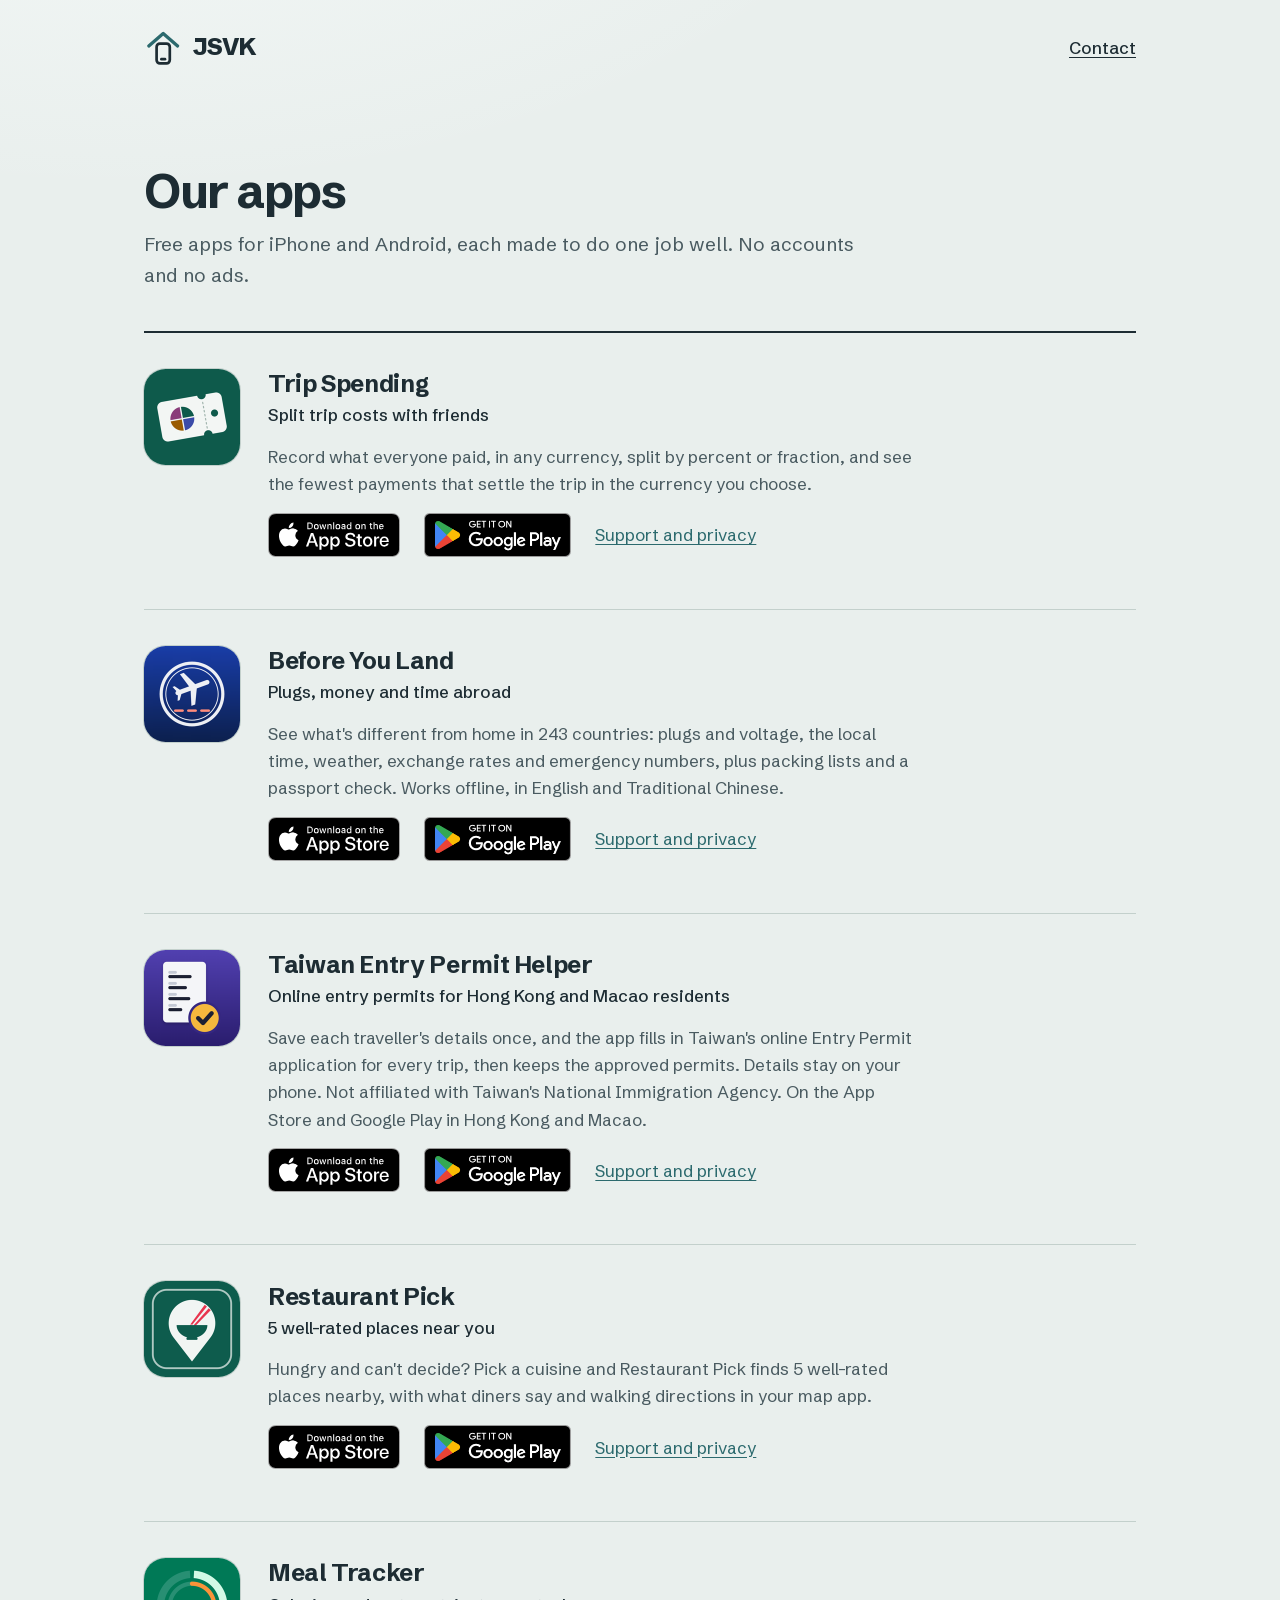
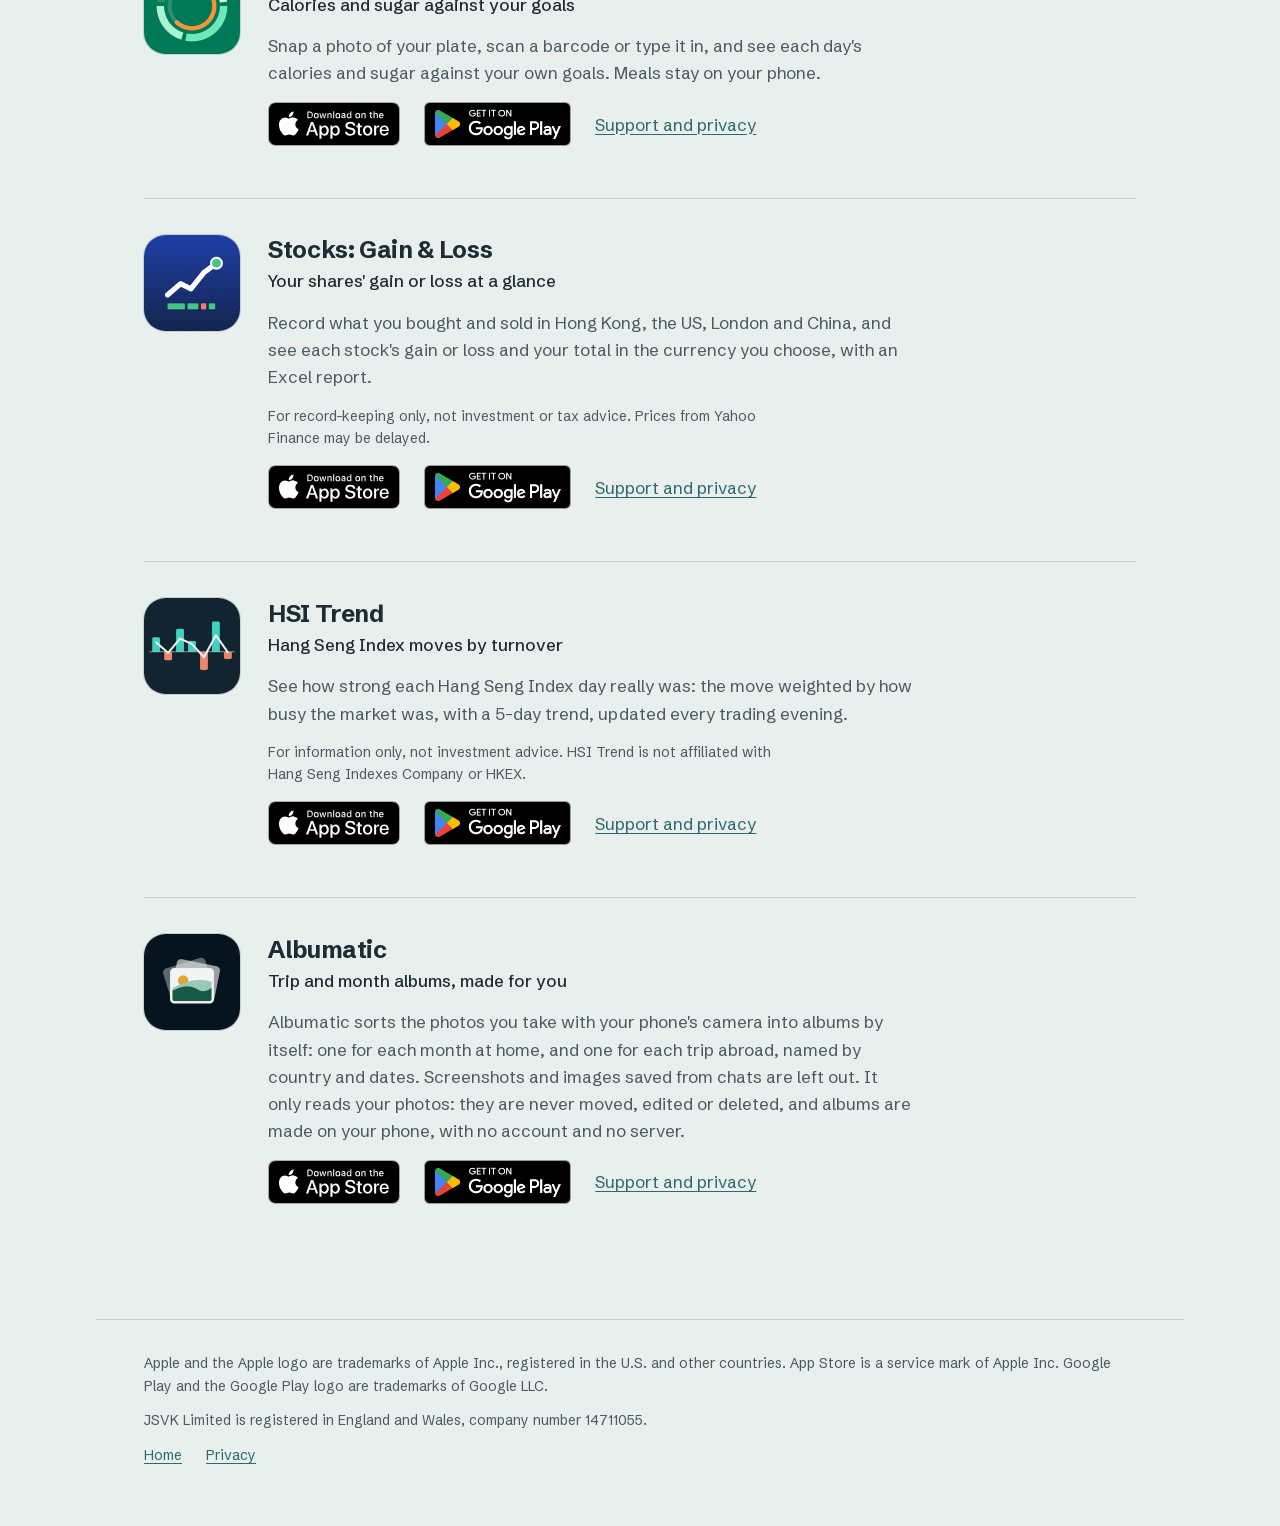
==== commit 9a89cda8: "Our apps: Taiwan Entry Permit Helper on Google Play Co-Authored-By: Claude Opus 5.5 <noreply@anthrop" ====
--- a/apps.html
+++ b/apps.html
@@ -65,11 +65,14 @@
         <p class="app-sub">Online entry permits for Hong Kong and Macao residents</p>
         <p>Save each traveller's details once, and the app fills in Taiwan's online Entry Permit
           application for every trip, then keeps the approved permits. Details stay on your phone.
-          Not affiliated with Taiwan's National Immigration Agency. On the App Store in Hong Kong
-          and Macao, and coming soon to Google Play.</p>
+          Not affiliated with Taiwan's National Immigration Agency. On the App Store and Google Play
+          in Hong Kong and Macao.</p>
         <p class="app-links">
           <a class="badge" href="https://apps.apple.com/hk/app/taiwan-entry-permit-helper/id6834705615">
             <img src="img/app-store-badge.svg" alt="Download Taiwan Entry Permit Helper on the App Store" width="120" height="40">
+          </a>
+          <a class="badge" href="https://play.google.com/store/apps/details?id=com.sycheng.tw_entry_permit">
+            <img src="img/google-play-badge.png" alt="Get Taiwan Entry Permit Helper on Google Play" width="134" height="40">
           </a>
           <a href="https://sycheng0924.github.io/tw-entry-permit-app/">Support and privacy</a>
         </p>
